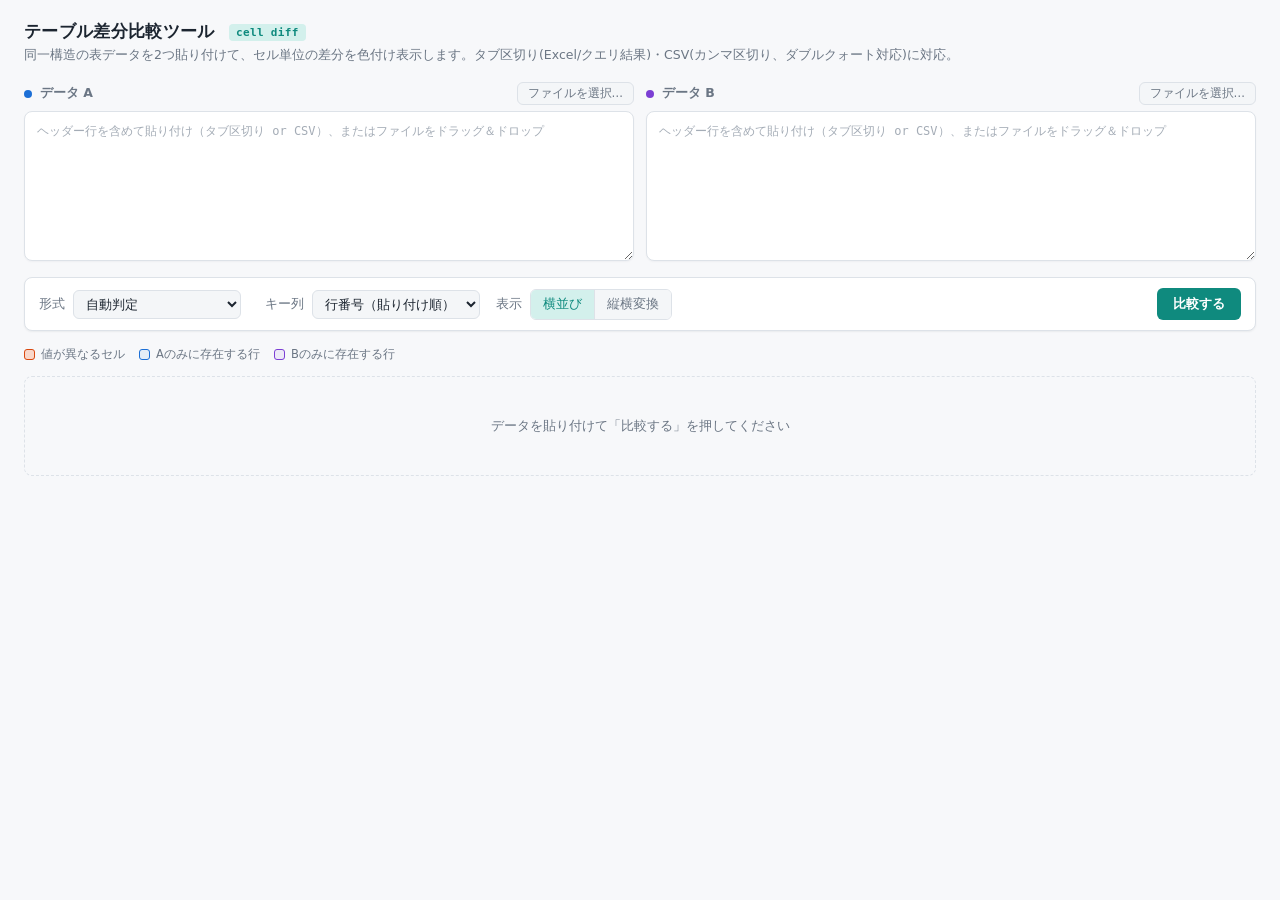
==== table-diff.html @ 741d49a5 "差分比較アプリを追加" ====
<!DOCTYPE html>
<html lang="ja">
<head>
<meta charset="UTF-8">
<meta name="viewport" content="width=device-width, initial-scale=1.0">
<title data-i18n="title">テーブル差分比較ツール</title>
<style>
  :root{
    --bg: #ffffff;
    --panel: #ffffff;
    --panel-2: #f4f6f8;
    --border: #dde2e8;
    --text: #1c2530;
    --text-dim: #6b7684;
    --accent: #0f8a7e;
    --accent-dim: #d3f0ec;
    --diff: #d9480f;
    --diff-bg: rgba(255,138,92,0.14);
    --diff-bg-strong: rgba(255,138,92,0.30);
    --onlyA: #1c6fd6;
    --onlyA-bg: rgba(28,111,214,0.08);
    --onlyB: #7c3fd4;
    --onlyB-bg: rgba(124,63,212,0.08);
    --mono: "JetBrains Mono","Consolas","SFMono-Regular",Menlo,monospace;
    --sans: "Segoe UI",system-ui,-apple-system,"Hiragino Kaku Gothic ProN",Meiryo,sans-serif;
  }
  *{box-sizing:border-box;}
  html,body{margin:0;padding:0;background:#f7f8fa;color:var(--text);font-family:var(--sans);}
  body{padding:20px 24px 60px;}
  .shadowed{box-shadow:0 1px 2px rgba(20,30,40,0.06), 0 1px 0 rgba(20,30,40,0.03);}
  h1{font-size:17px;font-weight:600;letter-spacing:.02em;margin:0 0 4px;color:var(--text);}
  h1 .tag{font-family:var(--mono);font-size:11px;color:var(--accent);background:var(--accent-dim);padding:2px 7px;border-radius:4px;margin-left:8px;vertical-align:middle;}
  p.sub{margin:0 0 18px;color:var(--text-dim);font-size:12.5px;}

  .inputs{display:grid;grid-template-columns:1fr 1fr;gap:12px;margin-bottom:12px;}
  @media (max-width: 860px){ .inputs{grid-template-columns:1fr;} }
  .col label{display:flex;align-items:center;gap:8px;font-size:12.5px;font-weight:600;color:var(--text-dim);margin-bottom:6px;}
  .col label .dot{width:8px;height:8px;border-radius:50%;}
  .colA .dot{background:var(--onlyA);}
  .colB .dot{background:var(--onlyB);}
  .col label .filename{font-weight:400;color:var(--text-dim);font-family:var(--mono);font-size:11px;margin-left:2px;}
  .filebtn{
    margin-left:auto;background:var(--panel-2);color:var(--text-dim);border:1px solid var(--border);
    border-radius:6px;padding:3px 10px;font-size:11.5px;cursor:pointer;font-family:var(--sans);
  }
  .filebtn:hover{border-color:var(--accent);color:var(--accent);}
  .dropzone{position:relative;}
  .dropzone.dragover textarea{border-color:var(--accent);background:var(--accent-dim);}
  textarea{box-shadow:0 1px 2px rgba(20,30,40,0.04);
    width:100%;height:150px;resize:vertical;
    background:var(--panel);color:var(--text);
    border:1px solid var(--border);border-radius:8px;
    font-family:var(--mono);font-size:12px;line-height:1.5;
    padding:10px 12px;outline:none;
  }
  textarea:focus{border-color:var(--accent);}
  textarea::placeholder{color:#a4acb6;}

  .toolbar{box-shadow:0 1px 2px rgba(20,30,40,0.06);
    display:flex;flex-wrap:wrap;align-items:center;gap:16px;
    background:var(--panel);border:1px solid var(--border);border-radius:8px;
    padding:10px 14px;margin-bottom:16px;
  }
  .field{display:flex;align-items:center;gap:8px;font-size:12.5px;color:var(--text-dim);}
  select{
    background:var(--panel-2);color:var(--text);border:1px solid var(--border);
    border-radius:6px;padding:5px 8px;font-size:12.5px;font-family:var(--sans);outline:none;
  }
  .seg{display:flex;border:1px solid var(--border);border-radius:6px;overflow:hidden;}
  .seg button{
    background:var(--panel-2);color:var(--text-dim);border:none;padding:6px 12px;
    font-size:12.5px;cursor:pointer;font-family:var(--sans);
  }
  .seg button.active{background:var(--accent-dim);color:var(--accent);}
  .seg button:not(:last-child){border-right:1px solid var(--border);}

  .btn{
    background:var(--accent);color:#ffffff;border:none;border-radius:6px;
    padding:7px 16px;font-size:13px;font-weight:600;cursor:pointer;
    margin-left:auto;
  }
  .btn:hover{filter:brightness(1.08);}
  .btn:active{filter:brightness(0.95);}

  .formathint{font-family:var(--mono);font-size:11px;color:var(--text-dim);}

  .legend{display:flex;gap:14px;flex-wrap:wrap;font-size:11.5px;color:var(--text-dim);margin-bottom:14px;}
  .legend span{display:inline-flex;align-items:center;gap:6px;}
  .legend i{width:11px;height:11px;border-radius:3px;display:inline-block;}
  .legend i.diff{background:var(--diff-bg-strong);border:1px solid var(--diff);}
  .legend i.onlyA{background:var(--onlyA-bg);border:1px solid var(--onlyA);}
  .legend i.onlyB{background:var(--onlyB-bg);border:1px solid var(--onlyB);}

  .summary{box-shadow:0 1px 2px rgba(20,30,40,0.06);
    display:flex;gap:22px;flex-wrap:wrap;background:var(--panel);
    border:1px solid var(--border);border-radius:8px;padding:10px 16px;margin-bottom:18px;
    font-family:var(--mono);font-size:12px;
  }
  .summary b{color:var(--text);font-size:15px;display:block;font-family:var(--sans);}
  .summary .item{color:var(--text-dim);}
  .summary .diff-num{color:var(--diff);}
  .summary .onlyA-num{color:var(--onlyA);}
  .summary .onlyB-num{color:var(--onlyB);}

  .empty{color:var(--text-dim);font-size:13px;padding:40px 0;text-align:center;border:1px dashed var(--border);border-radius:8px;}

  /* side-by-side view */
  .sbs-wrap{display:flex;gap:14px;align-items:flex-start;}
  .sbs-col{flex:1;min-width:0;background:var(--panel);border:1px solid var(--border);border-radius:8px;overflow:hidden;box-shadow:0 1px 2px rgba(20,30,40,0.06);}
  .sbs-col h3{
    margin:0;padding:8px 12px;font-size:12px;font-weight:700;letter-spacing:.03em;
    background:var(--panel-2);border-bottom:1px solid var(--border);
  }
  .sbs-col.a h3{color:var(--onlyA);} .sbs-col.b h3{color:var(--onlyB);}
  .tbl-scroll{overflow:auto;max-height:70vh;}
  table.data{border-collapse:collapse;width:100%;font-family:var(--mono);font-size:11.5px;white-space:nowrap;}
  table.data th, table.data td{padding:5px 10px;border-bottom:1px solid var(--border);text-align:left;}
  table.data thead th{
    position:sticky;top:0;background:var(--panel-2);color:var(--text-dim);
    font-family:var(--sans);font-size:11px;font-weight:600;z-index:1;
  }
  table.data td.key{color:var(--accent);font-weight:600;}
  table.data td.diffcell{background:var(--diff-bg-strong);color:var(--diff);}
  table.data tr.row-onlyA{background:var(--onlyA-bg);}
  table.data tr.row-onlyB{background:var(--onlyB-bg);}
  table.data tr.row-missing td{color:#a4acb6;font-style:italic;}

  /* transposed view */
  .rec{background:var(--panel);border:1px solid var(--border);border-radius:8px;margin-bottom:10px;overflow:hidden;box-shadow:0 1px 2px rgba(20,30,40,0.06);}
  .rec > summary{
    list-style:none;cursor:pointer;padding:9px 14px;display:flex;align-items:center;gap:10px;
    background:var(--panel-2);font-size:12.5px;
  }
  .rec > summary::-webkit-details-marker{display:none;}
  .rec > summary .chev{color:var(--text-dim);font-size:10px;transition:transform .12s;}
  .rec[open] > summary .chev{transform:rotate(90deg);}
  .rec .keylabel{font-family:var(--mono);color:var(--accent);font-weight:600;}
  .badge{font-size:10.5px;padding:2px 8px;border-radius:999px;font-weight:700;letter-spacing:.02em;}
  .badge.match{background:rgba(79,209,197,0.15);color:var(--accent);}
  .badge.diff{background:var(--diff-bg-strong);color:var(--diff);}
  .badge.onlyA{background:var(--onlyA-bg);color:var(--onlyA);}
  .badge.onlyB{background:var(--onlyB-bg);color:var(--onlyB);}
  .rec .cnt{margin-left:auto;color:var(--text-dim);font-family:var(--mono);font-size:11px;}
  table.trans{border-collapse:collapse;width:100%;font-size:12px;}
  table.trans th, table.trans td{padding:6px 12px;border-bottom:1px solid var(--border);text-align:left;vertical-align:top;}
  table.trans th{width:150px;color:var(--text-dim);font-weight:600;font-size:11.5px;background:var(--panel-2);}
  table.trans td{font-family:var(--mono);font-size:12px;word-break:break-all;}
  table.trans td.va, table.trans td.vb{width:calc(50% - 75px);}
  table.trans tr.diffrow td.va, table.trans tr.diffrow td.vb{background:var(--diff-bg);color:var(--diff);}
  table.trans td.missing{color:#a4acb6;font-style:italic;}
</style>
</head>
<body>

  <h1><span data-i18n="title">テーブル差分比較ツール</span> <span class="tag">cell diff</span></h1>
  <p class="sub" data-i18n="subtitle">同一構造の表データを2つ貼り付けて、セル単位の差分を色付け表示します。タブ区切り(Excel/クエリ結果)・CSV(カンマ区切り、ダブルクォート対応)に対応。</p>

  <div class="inputs">
    <div class="col colA">
      <label>
        <span class="dot"></span>データ A
        <span class="filename" id="filenameA"></span>
        <button type="button" class="filebtn" id="fileBtnA" data-i18n="selectFile">ファイルを選択…</button>
        <input type="file" id="fileInputA" accept=".csv,.tsv,.txt" style="display:none">
      </label>
      <div class="dropzone" id="dropzoneA">
        <textarea id="inputA" data-i18n-placeholder="inputPlaceholder" placeholder="ヘッダー行を含めて貼り付け（タブ区切り or CSV）、またはファイルをドラッグ＆ドロップ"></textarea>
      </div>
    </div>
    <div class="col colB">
      <label>
        <span class="dot"></span>データ B
        <span class="filename" id="filenameB"></span>
        <button type="button" class="filebtn" id="fileBtnB" data-i18n="selectFile">ファイルを選択…</button>
        <input type="file" id="fileInputB" accept=".csv,.tsv,.txt" style="display:none">
      </label>
      <div class="dropzone" id="dropzoneB">
        <textarea id="inputB" data-i18n-placeholder="inputPlaceholder" placeholder="ヘッダー行を含めて貼り付け（タブ区切り or CSV）、またはファイルをドラッグ＆ドロップ"></textarea>
      </div>
    </div>
  </div>

  <div class="toolbar">
    <div class="field">
      <span data-i18n="format">形式</span>
      <select id="formatSelect">
        <option value="auto" data-i18n="formatAuto">自動判定</option>
        <option value="tsv" data-i18n="formatTsv">タブ区切り</option>
        <option value="csv" data-i18n="formatCsv">CSV（カンマ区切り）</option>
      </select>
      <span class="formathint" id="formatHint"></span>
    </div>
    <div class="field">
      <span data-i18n="keyColumn">キー列</span>
      <select id="keySelect"><option value="" data-i18n="rowOrder">行番号（貼り付け順）</option></select>
    </div>
    <div class="field">
      <span data-i18n="view">表示</span>
      <div class="seg" id="viewSeg">
        <button data-view="sbs" class="active" data-i18n="sideBySide">横並び</button>
        <button data-view="trans" data-i18n="transposed">縦横変換</button>
      </div>
    </div>
    <button class="btn" id="compareBtn" data-i18n="compare">比較する</button>
  </div>

  <div class="legend">
    <span><i class="diff"></i><span data-i18n="legendDiff">値が異なるセル</span></span>
    <span><i class="onlyA"></i><span data-i18n="legendOnlyA">Aのみに存在する行</span></span>
    <span><i class="onlyB"></i><span data-i18n="legendOnlyB">Bのみに存在する行</span></span>
  </div>

  <div id="summary"></div>
  <div id="result"><div class="empty" data-i18n="empty">データを貼り付けて「比較する」を押してください</div></div>

<script>

const TABLE_DIFF_I18N = {
  ja: {
    title: "テーブル差分比較ツール",
    subtitle: "同一構造の表データを2つ貼り付けて、セル単位の差分を色付け表示します。タブ区切り(Excel/クエリ結果)・CSV(カンマ区切り、ダブルクォート対応)に対応。",
    dataA: "データ A",
    dataB: "データ B",
    selectFile: "ファイルを選択…",
    inputPlaceholder: "ヘッダー行を含めて貼り付け（タブ区切り or CSV）、またはファイルをドラッグ＆ドロップ",
    format: "形式",
    formatAuto: "自動判定",
    formatTsv: "タブ区切り",
    formatCsv: "CSV（カンマ区切り）",
    keyColumn: "キー列",
    rowOrder: "行番号（貼り付け順）",
    view: "表示",
    sideBySide: "横並び",
    transposed: "縦横変換",
    compare: "比較する",
    legendDiff: "値が異なるセル",
    legendOnlyA: "Aのみに存在する行",
    legendOnlyB: "Bのみに存在する行",
    empty: "データを貼り付けて「比較する」を押してください",
    fileTooLarge: "ファイルサイズが大きすぎます（20MB以下にしてください）: ",
    fileReadError: "ファイルの読み込みに失敗しました: ",
    parseTsv: "タブ区切りとして解析",
    parseCsv: "CSVとして解析",
    parsePlain: "空白区切りとして解析",
    bothDataRequired: "A・B両方にデータを貼り付けてください",
    compareRows: "比較行数",
    allMatch: "完全一致",
    diffRows: "差分あり行",
    diffCells: "差分セル数",
    onlyA: "Aのみ",
    onlyB: "Bのみ",
    match: "一致",
    diff: "差分あり",
    statusOnlyA: "Aのみ",
    statusOnlyB: "Bのみ",
    missing: "（存在しません）",
    cellDiffCount: "{n} 件のセル差分"
  },
  en: {
    title: "Table Diff Tool",
    subtitle: "Paste two tables with the same structure to highlight cell-level differences. Supports tab-separated data (Excel/query results) and CSV with quoted fields.",
    dataA: "Data A",
    dataB: "Data B",
    selectFile: "Select File…",
    inputPlaceholder: "Paste including the header row (tab-separated or CSV), or drag & drop a file",
    format: "Format",
    formatAuto: "Auto detect",
    formatTsv: "Tab-separated",
    formatCsv: "CSV (comma-separated)",
    keyColumn: "Key column",
    rowOrder: "Row number (paste order)",
    view: "View",
    sideBySide: "Side by side",
    transposed: "Transposed",
    compare: "Compare",
    legendDiff: "Cells with different values",
    legendOnlyA: "Rows only in A",
    legendOnlyB: "Rows only in B",
    empty: "Paste data and click “Compare”.",
    fileTooLarge: "File is too large (20 MB or less): ",
    fileReadError: "Failed to read file: ",
    parseTsv: "Parsed as tab-separated",
    parseCsv: "Parsed as CSV",
    parsePlain: "Parsed as whitespace-separated",
    bothDataRequired: "Please paste data into both A and B.",
    compareRows: "Rows compared",
    allMatch: "Exact matches",
    diffRows: "Rows with differences",
    diffCells: "Different cells",
    onlyA: "A only",
    onlyB: "B only",
    match: "Match",
    diff: "Different",
    statusOnlyA: "A only",
    statusOnlyB: "B only",
    missing: "(Not present)",
    cellDiffCount: "{n} cell difference(s)"
  }
};

let tableDiffLang = new URLSearchParams(location.search).get("lang") === "en" ? "en" : "ja";
const t = key => TABLE_DIFF_I18N[tableDiffLang][key] ?? key;

function applyTableDiffLanguage() {
  document.documentElement.lang = tableDiffLang;
  const d = TABLE_DIFF_I18N[tableDiffLang];

  document.querySelectorAll("[data-i18n]").forEach(el => {
    const key = el.dataset.i18n;
    if (d[key] !== undefined) el.textContent = d[key];
  });

  document.querySelectorAll("[data-i18n-placeholder]").forEach(el => {
    const key = el.dataset.i18nPlaceholder;
    if (d[key] !== undefined) el.placeholder = d[key];
  });

  if (state.compare) {
    renderSummary({
      diffCells: state.compare.records.reduce((n, r) => n + r.diffFlags.filter(Boolean).length, 0),
      onlyACount: state.compare.records.filter(r => r.status === "onlyA").length,
      onlyBCount: state.compare.records.filter(r => r.status === "onlyB").length,
      matchRows: state.compare.records.filter(r => r.status === "match").length,
      diffRows: state.compare.records.filter(r => r.status === "diff").length,
      total: state.compare.records.length
    });
    render();
  }
}

window.addEventListener("message", event => {
  if (!event.data || event.data.type !== "capturememo-language") return;
  if (event.data.lang !== "ja" && event.data.lang !== "en") return;
  tableDiffLang = event.data.lang;
  applyTableDiffLanguage();
});


(function(){
  const $ = id => document.getElementById(id);
  const inputA = $('inputA'), inputB = $('inputB');
  const keySelect = $('keySelect');
  const formatSelect = $('formatSelect');
  const formatHint = $('formatHint');
  const viewSeg = $('viewSeg');
  const summaryEl = $('summary');
  const resultEl = $('result');

  let state = { a:null, b:null, headers:[], compare:null, view:'sbs' };

  // ---- ファイル読み込み（選択 / ドラッグ&ドロップ） ----
  const MAX_FILE_SIZE = 20 * 1024 * 1024; // 20MB

  function extToFormat(name){
    const ext = (name.split('.').pop() || '').toLowerCase();
    if(ext === 'csv') return 'csv';
    if(ext === 'tsv') return 'tsv';
    return null;
  }

  function loadFileInto(file, textarea, filenameEl){
    if(!file) return;
    if(file.size > MAX_FILE_SIZE){
      alert(t('fileTooLarge') + file.name);
      return;
    }
    const reader = new FileReader();
    reader.onload = () => {
      textarea.value = reader.result;
      filenameEl.textContent = file.name;
      const fmt = extToFormat(file.name);
      if(fmt) formatSelect.value = fmt;
      state.headersSig = null;
    };
    reader.onerror = () => {
      alert(t('fileReadError') + file.name);
    };
    reader.readAsText(file, 'UTF-8');
  }

  function setupFileInput(btnId, inputId, dropId, textarea, filenameEl){
    const btn = $(btnId), fileInput = $(inputId), dropzone = $(dropId);
    btn.addEventListener('click', () => fileInput.click());
    fileInput.addEventListener('change', () => {
      if(fileInput.files && fileInput.files[0]) loadFileInto(fileInput.files[0], textarea, filenameEl);
      fileInput.value = '';
    });
    ['dragenter','dragover'].forEach(evt=>{
      dropzone.addEventListener(evt, e=>{ e.preventDefault(); e.stopPropagation(); dropzone.classList.add('dragover'); });
    });
    ['dragleave','drop'].forEach(evt=>{
      dropzone.addEventListener(evt, e=>{ e.preventDefault(); e.stopPropagation(); dropzone.classList.remove('dragover'); });
    });
    dropzone.addEventListener('drop', e=>{
      const file = e.dataTransfer.files && e.dataTransfer.files[0];
      if(file) loadFileInto(file, textarea, filenameEl);
    });
  }

  // ---- 区切り文字の自動判定 ----
  function detectDelimiter(text){
    const firstLine = text.split('\n')[0] || '';
    if(firstLine.includes('\t')) return 'tsv';
    if(firstLine.includes(',')) return 'csv';
    return 'plain';
  }

  // ---- CSV/TSV パーサー（ダブルクォート囲み・""エスケープ・引用内の改行に対応） ----
  function parseDelimited(text, delimiter){
    const rows = [];
    let row = [];
    let field = '';
    let inQuotes = false;
    let i = 0;
    const len = text.length;
    while(i < len){
      const c = text[i];
      if(inQuotes){
        if(c === '"'){
          if(text[i+1] === '"'){ field += '"'; i += 2; continue; }
          inQuotes = false; i++; continue;
        }
        field += c; i++; continue;
      } else {
        if(c === '"' && field === ''){ inQuotes = true; i++; continue; }
        if(c === delimiter){ row.push(field); field=''; i++; continue; }
        if(c === '\n'){ row.push(field); rows.push(row); row=[]; field=''; i++; continue; }
        if(c === '\r'){ i++; continue; }
        field += c; i++; continue;
      }
    }
    if(field.length > 0 || row.length > 0){ row.push(field); rows.push(row); }
    return rows.map(r => r.map(s => s.trim()));
  }

  function parsePlain(text){
    return text.split('\n')
      .filter(l => l.trim().length>0)
      .map(l => l.split(/\s{2,}/).map(s=>s.trim()));
  }

  function parseTable(text){
    const normalized = text.replace(/\r\n/g,'\n');
    if(normalized.trim().length === 0) return {headers:[], rows:[], detected:null};

    const mode = formatSelect.value === 'auto' ? detectDelimiter(normalized) : formatSelect.value;

    let rows;
    if(mode === 'tsv') rows = parseDelimited(normalized, '\t');
    else if(mode === 'csv') rows = parseDelimited(normalized, ',');
    else rows = parsePlain(normalized);

    rows = rows.filter(r => r.some(c => c.trim().length>0));
    if(rows.length === 0) return {headers:[], rows:[], detected:mode};

    const rawHeaders = rows[0].map(s=>s.trim());
    const dataRows = rows.slice(1).map(cells=>{
      while(cells.length < rawHeaders.length) cells.push('');
      return cells;
    });
    return {headers: rawHeaders, rows: dataRows, detected: mode};
  }

  function labelFor(mode){
    if(mode==='tsv') return t('parseTsv');
    if(mode==='csv') return t('parseCsv');
    if(mode==='plain') return t('parsePlain');
    return '';
  }

  function unionHeaders(hA, hB){
    const combined = [...hA];
    hB.forEach(h=>{ if(!combined.includes(h)) combined.push(h); });
    return combined;
  }

  function buildKeyOptions(headers){
    const prevValue = keySelect.value;
    keySelect.innerHTML = '<option value="" data-i18n="rowOrder">行番号（貼り付け順）</option>';
    headers.forEach(h=>{
      const opt = document.createElement('option');
      opt.value = h; opt.textContent = h;
      keySelect.appendChild(opt);
    });
    if(state.userSetKey){
      // ユーザーが一度でも手動で選んだ値は常に維持する（値が消えた場合のみ行番号に戻す）
      keySelect.value = headers.includes(prevValue) ? prevValue : '';
    } else {
      const idCol = headers.find(h => h.toLowerCase() === 'id');
      if(idCol) keySelect.value = idCol;
    }
  }

  function runCompare(){
    const a = parseTable(inputA.value);
    const b = parseTable(inputB.value);
    if(a.headers.length===0 || b.headers.length===0){
      resultEl.innerHTML = '<div class="empty">' + esc(t('bothDataRequired')) + '</div>';
      summaryEl.innerHTML = '';
      formatHint.textContent = '';
      return;
    }
    const hints = [a.detected, b.detected].filter(Boolean);
    formatHint.textContent = hints.length ? `(${labelFor(hints[0])})` : '';

    const headers = unionHeaders(a.headers, b.headers);
    const sig = headers.join('|');
    if(state.headersSig !== sig){
      buildKeyOptions(headers);
      state.headersSig = sig;
    }
    state.a = a; state.b = b; state.headers = headers;
    compareNow();
  }

  function compareNow(){
    const {a,b,headers} = state;
    if(!a) return;
    const idxA = headers.map(h => a.headers.indexOf(h));
    const idxB = headers.map(h => b.headers.indexOf(h));
    const keyField = keySelect.value;
    const keyIdx = keyField ? headers.indexOf(keyField) : -1;

    function keyOf(row, idxArr, rowNum){
      if(keyIdx === -1) return '__row'+rowNum;
      const srcIdx = idxArr[keyIdx];
      return srcIdx === -1 ? '__row'+rowNum : row[srcIdx];
    }

    const mapA = new Map(), orderA = [];
    a.rows.forEach((row,i)=>{ const k = keyOf(row, idxA, i); if(!mapA.has(k)){ mapA.set(k,row); orderA.push(k);} });
    const mapB = new Map(), orderB = [];
    b.rows.forEach((row,i)=>{ const k = keyOf(row, idxB, i); if(!mapB.has(k)){ mapB.set(k,row); orderB.push(k);} });

    const seen = new Set();
    const keys = [];
    orderA.forEach(k=>{ if(!seen.has(k)){ keys.push(k); seen.add(k);} });
    orderB.forEach(k=>{ if(!seen.has(k)){ keys.push(k); seen.add(k);} });

    let diffCells=0, onlyACount=0, onlyBCount=0, matchRows=0, diffRows=0;
    const records = keys.map(k=>{
      const rowA = mapA.get(k), rowB = mapB.get(k);
      let status, diffFlags = headers.map(()=>false);
      if(rowA && rowB){
        let rowHasDiff=false;
        headers.forEach((h,ci)=>{
          const va = idxA[ci]===-1 ? undefined : (rowA[idxA[ci]] ?? '');
          const vb = idxB[ci]===-1 ? undefined : (rowB[idxB[ci]] ?? '');
          if(va !== vb){ diffFlags[ci]=true; diffCells++; rowHasDiff=true; }
        });
        status = rowHasDiff ? 'diff' : 'match';
        rowHasDiff ? diffRows++ : matchRows++;
      } else if(rowA){ status='onlyA'; onlyACount++; }
      else { status='onlyB'; onlyBCount++; }
      return { key:k, rowA, rowB, status, diffFlags };
    });

    state.compare = { headers, idxA, idxB, records, keyIdx, keyField };
    renderSummary({diffCells, onlyACount, onlyBCount, matchRows, diffRows, total:keys.length});
    render();
  }

  function renderSummary(s){
    summaryEl.innerHTML = `
      <div class="summary">
        <div class="item"><b>${s.total}</b>${t("compareRows")}</div>
        <div class="item"><b>${s.matchRows}</b>${t("allMatch")}</div>
        <div class="item"><b class="diff-num">${s.diffRows}</b>${t("diffRows")}</div>
        <div class="item"><b class="diff-num">${s.diffCells}</b>${t("diffCells")}</div>
        <div class="item"><b class="onlyA-num">${s.onlyACount}</b>${t("onlyA")}</div>
        <div class="item"><b class="onlyB-num">${s.onlyBCount}</b>${t("onlyB")}</div>
      </div>`;
  }

  function esc(s){
    return String(s ?? '').replace(/[&<>"']/g, c => ({'&':'&amp;','<':'&lt;','>':'&gt;','"':'&quot;',"'":'&#39;'}[c]));
  }

  function render(){
    if(!state.compare) return;
    resultEl.innerHTML = state.view === 'sbs' ? renderSideBySide() : renderTransposed();
  }

  function renderSideBySide(){
    const {headers, records} = state.compare;
    const theadHtml = `<tr>${headers.map(h=>`<th>${esc(h)}</th>`).join('')}</tr>`;

    function buildRows(which){
      return records.map(r=>{
        const row = which==='a' ? r.rowA : r.rowB;
        const idxArr = which==='a' ? state.compare.idxA : state.compare.idxB;
        const missing = (which==='a' && r.status==='onlyB') || (which==='b' && r.status==='onlyA');
        let rowClass = '';
        if(r.status==='onlyA') rowClass = which==='a' ? 'row-onlyA' : 'row-missing';
        if(r.status==='onlyB') rowClass = which==='b' ? 'row-onlyB' : 'row-missing';
        if(missing){
          return `<tr class="${rowClass}">${headers.map((h,ci)=> ci===state.compare.keyIdx ? `<td class="key">—</td>` : `<td>—</td>`).join('')}</tr>`;
        }
        return `<tr class="${rowClass}">${headers.map((h,ci)=>{
          const srcIdx = idxArr[ci];
          const val = srcIdx===-1 ? '' : (row[srcIdx] ?? '');
          const isDiff = r.status==='diff' && r.diffFlags[ci];
          const cls = [ci===state.compare.keyIdx ? 'key':'', isDiff ? 'diffcell':''].filter(Boolean).join(' ');
          return `<td class="${cls}">${esc(val)}</td>`;
        }).join('')}</tr>`;
      }).join('');
    }

    return `
      <div class="sbs-wrap">
        <div class="sbs-col a">
          <h3>${t("dataA")}</h3>
          <div class="tbl-scroll"><table class="data"><thead>${theadHtml}</thead><tbody>${buildRows('a')}</tbody></table></div>
        </div>
        <div class="sbs-col b">
          <h3>${t("dataB")}</h3>
          <div class="tbl-scroll"><table class="data"><thead>${theadHtml}</thead><tbody>${buildRows('b')}</tbody></table></div>
        </div>
      </div>`;
  }

  function renderTransposed(){
    const {headers, records, idxA, idxB, keyField} = state.compare;
    const badgeMap = { match:[t('match'),'match'], diff:[t('diff'),'diff'], onlyA:[t('statusOnlyA'),'onlyA'], onlyB:[t('statusOnlyB'),'onlyB'] };

    return records.map((r,ri)=>{
      const [label, cls] = badgeMap[r.status];
      const keyDisplay = keyField ? `${esc(keyField)} = ${esc(r.key)}` : `#${ri+1}`;
      const diffCount = r.diffFlags.filter(Boolean).length;
      const rows = headers.map((h,ci)=>{
        const va = r.rowA ? (idxA[ci]===-1 ? undefined : (r.rowA[idxA[ci]] ?? '')) : undefined;
        const vb = r.rowB ? (idxB[ci]===-1 ? undefined : (r.rowB[idxB[ci]] ?? '')) : undefined;
        const rowIsDiff = r.status==='diff' && r.diffFlags[ci];
        const vaHtml = va===undefined ? '<span class="missing">' + esc(t('missing')) + '</span>' : esc(va);
        const vbHtml = vb===undefined ? '<span class="missing">' + esc(t('missing')) + '</span>' : esc(vb);
        return `<tr class="${rowIsDiff?'diffrow':''}"><th>${esc(h)}</th><td class="va">${vaHtml}</td><td class="vb">${vbHtml}</td></tr>`;
      }).join('');
      const openAttr = (r.status !== 'match') ? 'open' : '';
      return `
        <details class="rec" ${openAttr}>
          <summary>
            <span class="chev">▶</span>
            <span class="keylabel">${keyDisplay}</span>
            <span class="badge ${cls}">${label}</span>
            <span class="cnt">${r.status==='diff' ? t('cellDiffCount').replace('{n}', diffCount) : ''}</span>
          </summary>
          <table class="trans">
            <tr><th></th><th style="font-family:var(--sans);width:calc(50% - 75px);color:var(--onlyA)">${t("dataA")}</th><th style="font-family:var(--sans);width:calc(50% - 75px);color:var(--onlyB)">${t("dataB")}</th></tr>
            ${rows}
          </table>
        </details>`;
    }).join('');
  }

  viewSeg.addEventListener('click', e=>{
    const btn = e.target.closest('button');
    if(!btn) return;
    [...viewSeg.children].forEach(b=>b.classList.remove('active'));
    btn.classList.add('active');
    state.view = btn.dataset.view;
    render();
  });

  keySelect.addEventListener('change', ()=>{ state.userSetKey = true; if(state.a) compareNow(); });
  formatSelect.addEventListener('change', ()=>{ state.headersSig = null; });
  $('compareBtn').addEventListener('click', runCompare);

  const filenameA = $('filenameA'), filenameB = $('filenameB');
  setupFileInput('fileBtnA', 'fileInputA', 'dropzoneA', inputA, filenameA);
  setupFileInput('fileBtnB', 'fileInputB', 'dropzoneB', inputB, filenameB);
  inputA.addEventListener('input', ()=>{ filenameA.textContent=''; });
  inputB.addEventListener('input', ()=>{ filenameB.textContent=''; });
  applyTableDiffLanguage();
})();
</script>
</body>
</html>
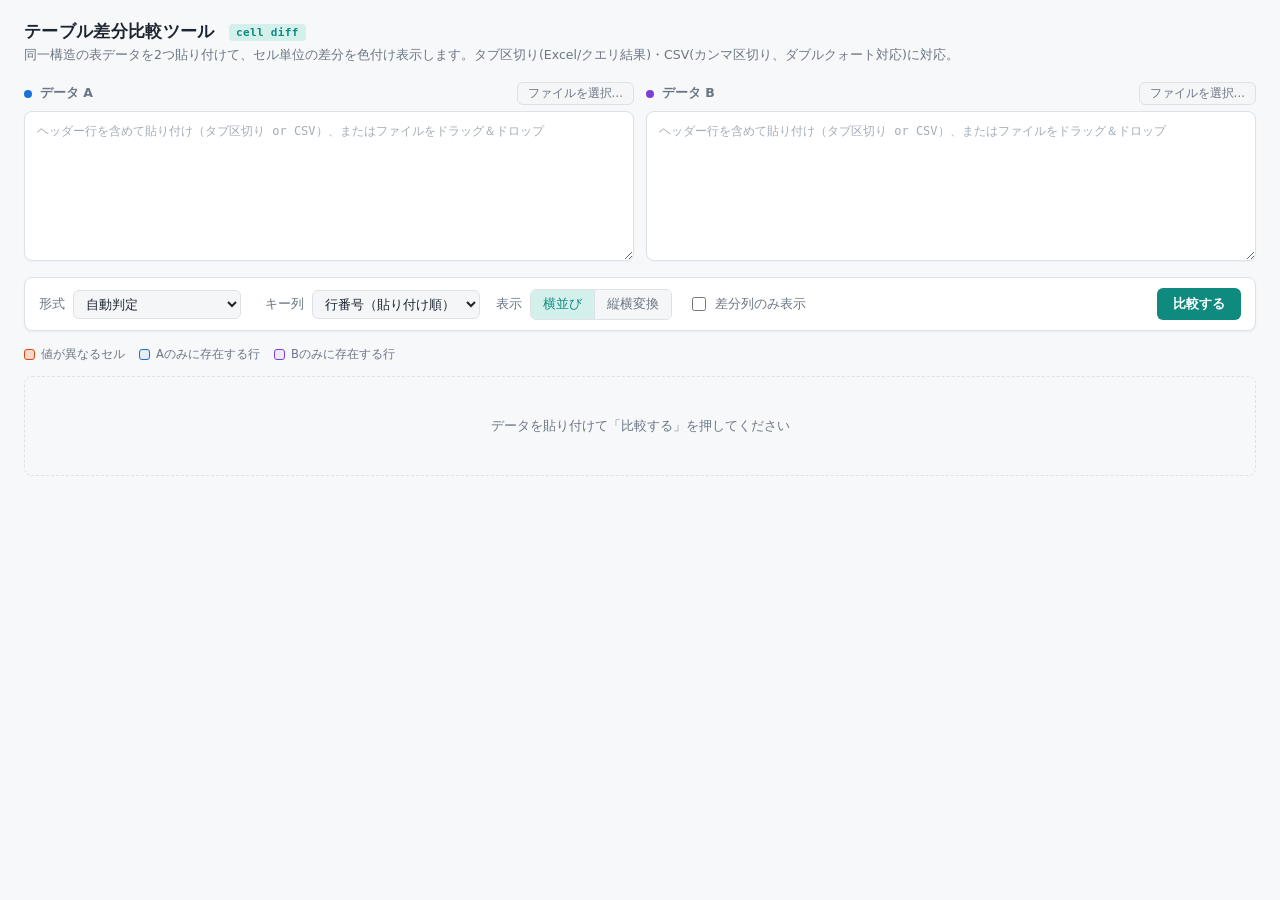
==== commit a92cc0b3: "列のみ表示する機能を追加" ====
--- a/table-diff.html
+++ b/table-diff.html
@@ -74,6 +74,9 @@
   .seg button.active{background:var(--accent-dim);color:var(--accent);}
   .seg button:not(:last-child){border-right:1px solid var(--border);}
 
+  .toggle-field label{display:flex;align-items:center;gap:6px;cursor:pointer;user-select:none;}
+  .toggle-field input[type="checkbox"]{width:14px;height:14px;accent-color:var(--accent);cursor:pointer;}
+
   .btn{
     background:var(--accent);color:#ffffff;border:none;border-radius:6px;
     padding:7px 16px;font-size:13px;font-weight:600;cursor:pointer;
@@ -201,6 +204,12 @@
         <button data-view="trans" data-i18n="transposed">縦横変換</button>
       </div>
     </div>
+    <div class="field toggle-field">
+      <label id="diffOnlyLabel">
+        <input type="checkbox" id="diffOnlyToggle">
+        <span data-i18n="diffOnly">差分列のみ表示</span>
+      </label>
+    </div>
     <button class="btn" id="compareBtn" data-i18n="compare">比較する</button>
   </div>
 
@@ -232,6 +241,7 @@
     view: "表示",
     sideBySide: "横並び",
     transposed: "縦横変換",
+    diffOnly: "差分列のみ表示",
     compare: "比較する",
     legendDiff: "値が異なるセル",
     legendOnlyA: "Aのみに存在する行",
@@ -254,7 +264,8 @@
     statusOnlyA: "Aのみ",
     statusOnlyB: "Bのみ",
     missing: "（存在しません）",
-    cellDiffCount: "{n} 件のセル差分"
+    cellDiffCount: "{n} 件のセル差分",
+    noDiffCols: "差分のある列はありません"
   },
   en: {
     title: "Table Diff Tool",
@@ -272,6 +283,7 @@
     view: "View",
     sideBySide: "Side by side",
     transposed: "Transposed",
+    diffOnly: "Diff columns only",
     compare: "Compare",
     legendDiff: "Cells with different values",
     legendOnlyA: "Rows only in A",
@@ -294,7 +306,8 @@
     statusOnlyA: "A only",
     statusOnlyB: "B only",
     missing: "(Not present)",
-    cellDiffCount: "{n} cell difference(s)"
+    cellDiffCount: "{n} cell difference(s)",
+    noDiffCols: "No differing columns"
   }
 };
 
@@ -329,7 +342,7 @@
 }
 
 window.addEventListener("message", event => {
-  if (!event.data || event.data.type !== "capturememo-language") return;
+  if (!event.data || event.data.type !== "app-language") return;
   if (event.data.lang !== "ja" && event.data.lang !== "en") return;
   tableDiffLang = event.data.lang;
   applyTableDiffLanguage();
@@ -343,10 +356,11 @@
   const formatSelect = $('formatSelect');
   const formatHint = $('formatHint');
   const viewSeg = $('viewSeg');
+  const diffOnlyToggle = $('diffOnlyToggle');
   const summaryEl = $('summary');
   const resultEl = $('result');
 
-  let state = { a:null, b:null, headers:[], compare:null, view:'sbs' };
+  let state = { a:null, b:null, headers:[], compare:null, view:'sbs', diffOnly:false };
 
   // ---- ファイル読み込み（選択 / ドラッグ&ドロップ） ----
   const MAX_FILE_SIZE = 20 * 1024 * 1024; // 20MB
@@ -538,6 +552,7 @@
     orderB.forEach(k=>{ if(!seen.has(k)){ keys.push(k); seen.add(k);} });
 
     let diffCells=0, onlyACount=0, onlyBCount=0, matchRows=0, diffRows=0;
+    const diffColSet = new Set();
     const records = keys.map(k=>{
       const rowA = mapA.get(k), rowB = mapB.get(k);
       let status, diffFlags = headers.map(()=>false);
@@ -546,7 +561,7 @@
         headers.forEach((h,ci)=>{
           const va = idxA[ci]===-1 ? undefined : (rowA[idxA[ci]] ?? '');
           const vb = idxB[ci]===-1 ? undefined : (rowB[idxB[ci]] ?? '');
-          if(va !== vb){ diffFlags[ci]=true; diffCells++; rowHasDiff=true; }
+          if(va !== vb){ diffFlags[ci]=true; diffCells++; rowHasDiff=true; diffColSet.add(ci); }
         });
         status = rowHasDiff ? 'diff' : 'match';
         rowHasDiff ? diffRows++ : matchRows++;
@@ -555,7 +570,7 @@
       return { key:k, rowA, rowB, status, diffFlags };
     });
 
-    state.compare = { headers, idxA, idxB, records, keyIdx, keyField };
+    state.compare = { headers, idxA, idxB, records, keyIdx, keyField, diffColSet };
     renderSummary({diffCells, onlyACount, onlyBCount, matchRows, diffRows, total:keys.length});
     render();
   }
@@ -576,14 +591,29 @@
     return String(s ?? '').replace(/[&<>"']/g, c => ({'&':'&amp;','<':'&lt;','>':'&gt;','"':'&quot;',"'":'&#39;'}[c]));
   }
 
+  function getVisibleColumnIndices(){
+    const {headers, keyIdx, diffColSet} = state.compare;
+    if(!state.diffOnly) return headers.map((h,ci)=>ci);
+    return headers.map((h,ci)=>ci).filter(ci => ci===keyIdx || diffColSet.has(ci));
+  }
+
   function render(){
     if(!state.compare) return;
-    resultEl.innerHTML = state.view === 'sbs' ? renderSideBySide() : renderTransposed();
-  }
-
-  function renderSideBySide(){
-    const {headers, records} = state.compare;
-    const theadHtml = `<tr>${headers.map(h=>`<th>${esc(h)}</th>`).join('')}</tr>`;
+    if(state.view === 'sbs'){
+      const colIndices = getVisibleColumnIndices();
+      if(state.diffOnly && colIndices.length === 0){
+        resultEl.innerHTML = '<div class="empty">' + esc(t('noDiffCols')) + '</div>';
+        return;
+      }
+      resultEl.innerHTML = renderSideBySide(state.compare.records, colIndices);
+    } else {
+      resultEl.innerHTML = renderTransposed(state.compare.records);
+    }
+  }
+
+  function renderSideBySide(records, colIndices){
+    const {headers} = state.compare;
+    const theadHtml = `<tr>${colIndices.map(ci=>`<th>${esc(headers[ci])}</th>`).join('')}</tr>`;
 
     function buildRows(which){
       return records.map(r=>{
@@ -594,9 +624,9 @@
         if(r.status==='onlyA') rowClass = which==='a' ? 'row-onlyA' : 'row-missing';
         if(r.status==='onlyB') rowClass = which==='b' ? 'row-onlyB' : 'row-missing';
         if(missing){
-          return `<tr class="${rowClass}">${headers.map((h,ci)=> ci===state.compare.keyIdx ? `<td class="key">—</td>` : `<td>—</td>`).join('')}</tr>`;
+          return `<tr class="${rowClass}">${colIndices.map(ci=> ci===state.compare.keyIdx ? `<td class="key">—</td>` : `<td>—</td>`).join('')}</tr>`;
         }
-        return `<tr class="${rowClass}">${headers.map((h,ci)=>{
+        return `<tr class="${rowClass}">${colIndices.map(ci=>{
           const srcIdx = idxArr[ci];
           const val = srcIdx===-1 ? '' : (row[srcIdx] ?? '');
           const isDiff = r.status==='diff' && r.diffFlags[ci];
@@ -619,15 +649,20 @@
       </div>`;
   }
 
-  function renderTransposed(){
-    const {headers, records, idxA, idxB, keyField} = state.compare;
+  function renderTransposed(records){
+    const {headers, idxA, idxB, keyField} = state.compare;
     const badgeMap = { match:[t('match'),'match'], diff:[t('diff'),'diff'], onlyA:[t('statusOnlyA'),'onlyA'], onlyB:[t('statusOnlyB'),'onlyB'] };
+    const colFilterOn = state.diffOnly;
 
     return records.map((r,ri)=>{
       const [label, cls] = badgeMap[r.status];
       const keyDisplay = keyField ? `${esc(keyField)} = ${esc(r.key)}` : `#${ri+1}`;
       const diffCount = r.diffFlags.filter(Boolean).length;
-      const rows = headers.map((h,ci)=>{
+      // 差分列のみ表示: A・Bどちらも存在するレコード(diff/match)では、そのレコード内で値が異なる列だけに絞り込む
+      const canFilterCols = colFilterOn && (r.status === 'diff' || r.status === 'match');
+      const colIndices = headers.map((h,ci)=>ci).filter(ci => !canFilterCols || r.diffFlags[ci]);
+      const rows = colIndices.map(ci=>{
+        const h = headers[ci];
         const va = r.rowA ? (idxA[ci]===-1 ? undefined : (r.rowA[idxA[ci]] ?? '')) : undefined;
         const vb = r.rowB ? (idxB[ci]===-1 ? undefined : (r.rowB[idxB[ci]] ?? '')) : undefined;
         const rowIsDiff = r.status==='diff' && r.diffFlags[ci];
@@ -636,6 +671,9 @@
         return `<tr class="${rowIsDiff?'diffrow':''}"><th>${esc(h)}</th><td class="va">${vaHtml}</td><td class="vb">${vbHtml}</td></tr>`;
       }).join('');
       const openAttr = (r.status !== 'match') ? 'open' : '';
+      const bodyHtml = colIndices.length === 0
+        ? `<tr><td colspan="3" style="font-family:var(--sans);color:var(--text-dim);text-align:center;padding:12px;">${esc(t('noDiffCols'))}</td></tr>`
+        : rows;
       return `
         <details class="rec" ${openAttr}>
           <summary>
@@ -646,7 +684,7 @@
           </summary>
           <table class="trans">
             <tr><th></th><th style="font-family:var(--sans);width:calc(50% - 75px);color:var(--onlyA)">${t("dataA")}</th><th style="font-family:var(--sans);width:calc(50% - 75px);color:var(--onlyB)">${t("dataB")}</th></tr>
-            ${rows}
+            ${bodyHtml}
           </table>
         </details>`;
     }).join('');
@@ -658,6 +696,11 @@
     [...viewSeg.children].forEach(b=>b.classList.remove('active'));
     btn.classList.add('active');
     state.view = btn.dataset.view;
+    render();
+  });
+
+  diffOnlyToggle.addEventListener('change', e=>{
+    state.diffOnly = e.target.checked;
     render();
   });
 
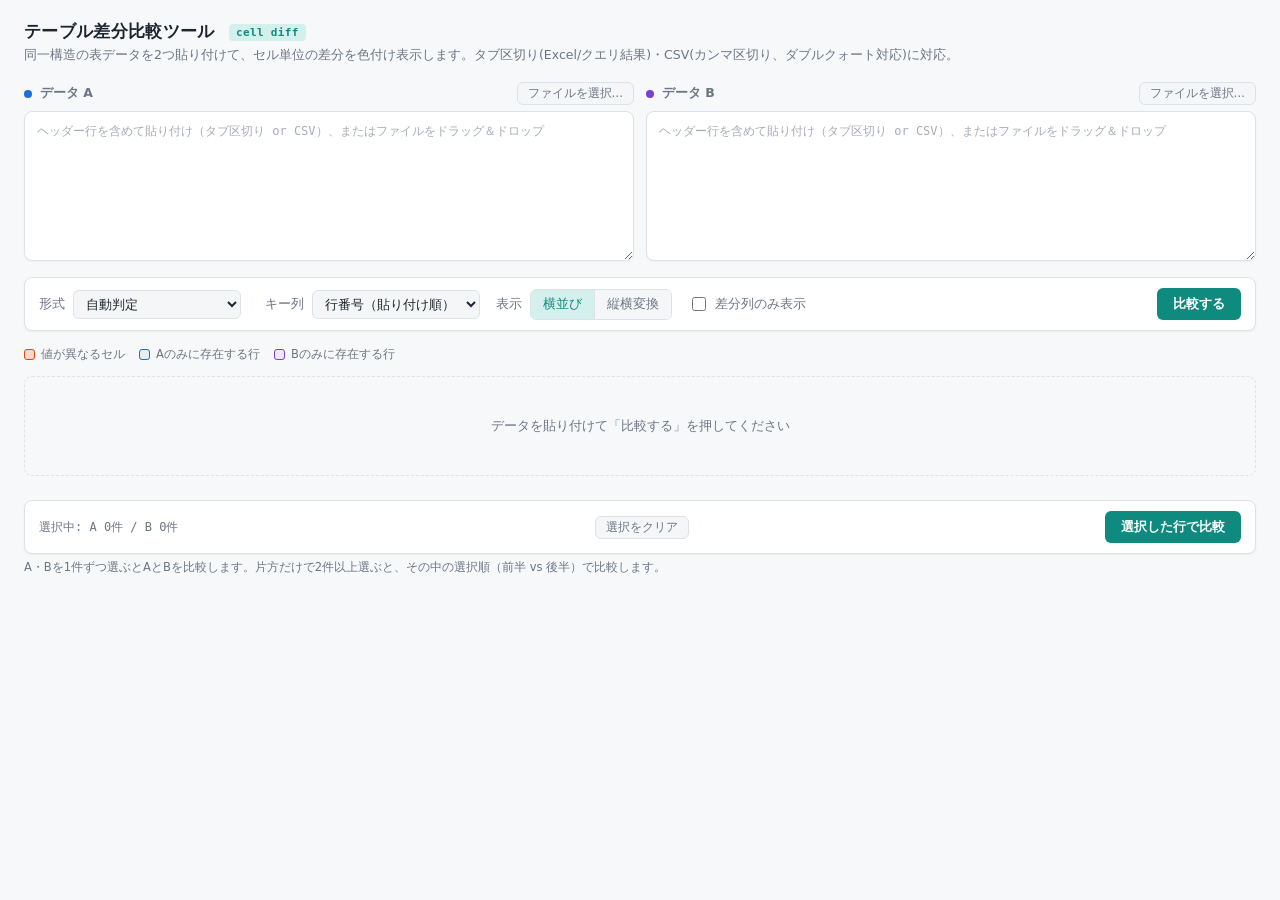
==== commit 2d3a3d11: "比較ツールを修正" ====
--- a/table-diff.html
+++ b/table-diff.html
@@ -127,11 +127,13 @@
   table.data tr.row-onlyA{background:var(--onlyA-bg);}
   table.data tr.row-onlyB{background:var(--onlyB-bg);}
   table.data tr.row-missing td{color:#a4acb6;font-style:italic;}
+  table.data th.selcell, table.data td.selcell{width:26px;padding:5px 4px;text-align:center;white-space:nowrap;}
+  input.rowchk{width:14px;height:14px;accent-color:var(--accent);cursor:pointer;vertical-align:middle;}
 
   /* transposed view */
   .rec{background:var(--panel);border:1px solid var(--border);border-radius:8px;margin-bottom:10px;overflow:hidden;box-shadow:0 1px 2px rgba(20,30,40,0.06);}
   .rec > summary{
-    list-style:none;cursor:pointer;padding:9px 14px;display:flex;align-items:center;gap:10px;
+    list-style:none;cursor:pointer;padding:9px 14px;display:flex;flex-wrap:wrap;align-items:center;gap:10px;
     background:var(--panel-2);font-size:12.5px;
   }
   .rec > summary::-webkit-details-marker{display:none;}
@@ -144,6 +146,9 @@
   .badge.onlyA{background:var(--onlyA-bg);color:var(--onlyA);}
   .badge.onlyB{background:var(--onlyB-bg);color:var(--onlyB);}
   .rec .cnt{margin-left:auto;color:var(--text-dim);font-family:var(--mono);font-size:11px;}
+  .chkline{display:inline-flex;gap:10px;}
+  .rowchk-label{display:inline-flex;align-items:center;gap:4px;font-size:11px;font-weight:600;color:var(--text-dim);cursor:pointer;}
+  .rowchk-label input{width:13px;height:13px;accent-color:var(--accent);cursor:pointer;}
   table.trans{border-collapse:collapse;width:100%;font-size:12px;}
   table.trans th, table.trans td{padding:6px 12px;border-bottom:1px solid var(--border);text-align:left;vertical-align:top;}
   table.trans th{width:150px;color:var(--text-dim);font-weight:600;font-size:11.5px;background:var(--panel-2);}
@@ -151,6 +156,20 @@
   table.trans td.va, table.trans td.vb{width:calc(50% - 75px);}
   table.trans tr.diffrow td.va, table.trans tr.diffrow td.vb{background:var(--diff-bg);color:var(--diff);}
   table.trans td.missing{color:#a4acb6;font-style:italic;}
+
+  /* selected-rows comparison */
+  .selected-compare-bar{
+    display:flex;align-items:center;gap:12px;flex-wrap:wrap;
+    background:var(--panel);border:1px solid var(--border);border-radius:8px;
+    padding:10px 14px;margin:24px 0 6px;box-shadow:0 1px 2px rgba(20,30,40,0.06);
+  }
+  .selected-compare-bar .btn{margin-left:auto;}
+  .sel-info{font-family:var(--mono);font-size:12px;color:var(--text-dim);}
+  .sel-hint{font-size:11.5px;color:var(--text-dim);margin:0 0 14px;}
+  .selected-heading{
+    font-size:13.5px;font-weight:700;margin:0 0 10px;color:var(--text);
+    border-left:4px solid var(--accent);padding-left:9px;
+  }
 </style>
 </head>
 <body>
@@ -221,6 +240,16 @@
 
   <div id="summary"></div>
   <div id="result"><div class="empty" data-i18n="empty">データを貼り付けて「比較する」を押してください</div></div>
+
+  <div class="selected-compare-bar">
+    <span class="sel-info" id="selInfo"></span>
+    <button type="button" class="filebtn" id="clearSelectionBtn" data-i18n="clearSelection">選択をクリア</button>
+    <button class="btn" id="compareSelectedBtn" data-i18n="compareSelected">選択した行で比較</button>
+  </div>
+  <div class="sel-hint" data-i18n="selHint">A・Bを1件ずつ選ぶとAとBを比較します。片方だけで2件以上選ぶと、その中の選択順（前半 vs 後半）で比較します。</div>
+  <h2 class="selected-heading" id="selectedHeading" data-i18n="selectedTitle" style="display:none;">選択した行同士の比較</h2>
+  <div id="selectedSummary"></div>
+  <div id="selectedResult"></div>
 
 <script>
 
@@ -265,7 +294,15 @@
     statusOnlyB: "Bのみ",
     missing: "（存在しません）",
     cellDiffCount: "{n} 件のセル差分",
-    noDiffCols: "差分のある列はありません"
+    noDiffCols: "差分のある列はありません",
+    compareSelected: "選択した行で比較",
+    clearSelection: "選択をクリア",
+    selectedTitle: "選択した行同士の比較",
+    selectAtLeastOne: "A・Bを1件ずつ、またはどちらか一方から2件以上チェックしてください",
+    selInfoTemplate: "選択中: A {a}件 / B {b}件",
+    selHint: "A・Bを1件ずつ選ぶとAとBを比較します。片方だけで2件以上選ぶと、その中の選択順（前半 vs 後半）で比較します。",
+    selLabelPair1: "（選択1）",
+    selLabelPair2: "（選択2）"
   },
   en: {
     title: "Table Diff Tool",
@@ -307,7 +344,15 @@
     statusOnlyB: "B only",
     missing: "(Not present)",
     cellDiffCount: "{n} cell difference(s)",
-    noDiffCols: "No differing columns"
+    noDiffCols: "No differing columns",
+    compareSelected: "Compare Selected",
+    clearSelection: "Clear Selection",
+    selectedTitle: "Comparison of Selected Rows",
+    selectAtLeastOne: "Check at least one row in both A and B, or two or more rows within just one side.",
+    selInfoTemplate: "Selected: A {a} / B {b}",
+    selHint: "Check one row in each of A and B to compare across them. Check two or more rows within just one side to compare within that side (first half vs. second half, by check order).",
+    selLabelPair1: " (Pick 1)",
+    selLabelPair2: " (Pick 2)"
   }
 };
 
@@ -329,16 +374,14 @@
   });
 
   if (state.compare) {
-    renderSummary({
-      diffCells: state.compare.records.reduce((n, r) => n + r.diffFlags.filter(Boolean).length, 0),
-      onlyACount: state.compare.records.filter(r => r.status === "onlyA").length,
-      onlyBCount: state.compare.records.filter(r => r.status === "onlyB").length,
-      matchRows: state.compare.records.filter(r => r.status === "match").length,
-      diffRows: state.compare.records.filter(r => r.status === "diff").length,
-      total: state.compare.records.length
-    });
+    renderSummary(summaryEl, summarizeRecords(state.compare.records));
     render();
   }
+  if (state.subCompare) {
+    renderSummary(selectedSummaryEl, summarizeRecords(state.subCompare.records));
+    renderSelected();
+  }
+  updateSelInfo();
 }
 
 window.addEventListener("message", event => {
@@ -349,372 +392,551 @@
 });
 
 
-(function(){
-  const $ = id => document.getElementById(id);
-  const inputA = $('inputA'), inputB = $('inputB');
-  const keySelect = $('keySelect');
-  const formatSelect = $('formatSelect');
-  const formatHint = $('formatHint');
-  const viewSeg = $('viewSeg');
-  const diffOnlyToggle = $('diffOnlyToggle');
-  const summaryEl = $('summary');
-  const resultEl = $('result');
-
-  let state = { a:null, b:null, headers:[], compare:null, view:'sbs', diffOnly:false };
-
-  // ---- ファイル読み込み（選択 / ドラッグ&ドロップ） ----
-  const MAX_FILE_SIZE = 20 * 1024 * 1024; // 20MB
-
-  function extToFormat(name){
-    const ext = (name.split('.').pop() || '').toLowerCase();
-    if(ext === 'csv') return 'csv';
-    if(ext === 'tsv') return 'tsv';
-    return null;
-  }
-
-  function loadFileInto(file, textarea, filenameEl){
-    if(!file) return;
-    if(file.size > MAX_FILE_SIZE){
-      alert(t('fileTooLarge') + file.name);
-      return;
+const $ = id => document.getElementById(id);
+const inputA = $('inputA'), inputB = $('inputB');
+const keySelect = $('keySelect');
+const formatSelect = $('formatSelect');
+const formatHint = $('formatHint');
+const viewSeg = $('viewSeg');
+const diffOnlyToggle = $('diffOnlyToggle');
+const summaryEl = $('summary');
+const resultEl = $('result');
+const selectedHeadingEl = $('selectedHeading');
+const selectedSummaryEl = $('selectedSummary');
+const selectedResultEl = $('selectedResult');
+const selInfoEl = $('selInfo');
+
+let state = {
+  a:null, b:null, headers:[],
+  compare:null, subCompare:null,
+  view:'sbs', diffOnly:false,
+  checkedA:new Set(), checkedB:new Set()
+};
+
+// ---- ファイル読み込み（選択 / ドラッグ&ドロップ） ----
+const MAX_FILE_SIZE = 20 * 1024 * 1024; // 20MB
+
+function extToFormat(name){
+  const ext = (name.split('.').pop() || '').toLowerCase();
+  if(ext === 'csv') return 'csv';
+  if(ext === 'tsv') return 'tsv';
+  return null;
+}
+
+function loadFileInto(file, textarea, filenameEl){
+  if(!file) return;
+  if(file.size > MAX_FILE_SIZE){
+    alert(t('fileTooLarge') + file.name);
+    return;
+  }
+  const reader = new FileReader();
+  reader.onload = () => {
+    textarea.value = reader.result;
+    filenameEl.textContent = file.name;
+    const fmt = extToFormat(file.name);
+    if(fmt) formatSelect.value = fmt;
+    state.headersSig = null;
+  };
+  reader.onerror = () => {
+    alert(t('fileReadError') + file.name);
+  };
+  reader.readAsText(file, 'UTF-8');
+}
+
+function setupFileInput(btnId, inputId, dropId, textarea, filenameEl){
+  const btn = $(btnId), fileInput = $(inputId), dropzone = $(dropId);
+  btn.addEventListener('click', () => fileInput.click());
+  fileInput.addEventListener('change', () => {
+    if(fileInput.files && fileInput.files[0]) loadFileInto(fileInput.files[0], textarea, filenameEl);
+    fileInput.value = '';
+  });
+  ['dragenter','dragover'].forEach(evt=>{
+    dropzone.addEventListener(evt, e=>{ e.preventDefault(); e.stopPropagation(); dropzone.classList.add('dragover'); });
+  });
+  ['dragleave','drop'].forEach(evt=>{
+    dropzone.addEventListener(evt, e=>{ e.preventDefault(); e.stopPropagation(); dropzone.classList.remove('dragover'); });
+  });
+  dropzone.addEventListener('drop', e=>{
+    const file = e.dataTransfer.files && e.dataTransfer.files[0];
+    if(file) loadFileInto(file, textarea, filenameEl);
+  });
+}
+
+// ---- 区切り文字の自動判定 ----
+function detectDelimiter(text){
+  const firstLine = text.split('\n')[0] || '';
+  if(firstLine.includes('\t')) return 'tsv';
+  if(firstLine.includes(',')) return 'csv';
+  return 'plain';
+}
+
+// ---- CSV/TSV パーサー（ダブルクォート囲み・""エスケープ・引用内の改行に対応） ----
+function parseDelimited(text, delimiter){
+  const rows = [];
+  let row = [];
+  let field = '';
+  let inQuotes = false;
+  let i = 0;
+  const len = text.length;
+  while(i < len){
+    const c = text[i];
+    if(inQuotes){
+      if(c === '"'){
+        if(text[i+1] === '"'){ field += '"'; i += 2; continue; }
+        inQuotes = false; i++; continue;
+      }
+      field += c; i++; continue;
+    } else {
+      if(c === '"' && field === ''){ inQuotes = true; i++; continue; }
+      if(c === delimiter){ row.push(field); field=''; i++; continue; }
+      if(c === '\n'){ row.push(field); rows.push(row); row=[]; field=''; i++; continue; }
+      if(c === '\r'){ i++; continue; }
+      field += c; i++; continue;
     }
-    const reader = new FileReader();
-    reader.onload = () => {
-      textarea.value = reader.result;
-      filenameEl.textContent = file.name;
-      const fmt = extToFormat(file.name);
-      if(fmt) formatSelect.value = fmt;
-      state.headersSig = null;
+  }
+  if(field.length > 0 || row.length > 0){ row.push(field); rows.push(row); }
+  return rows.map(r => r.map(s => s.trim()));
+}
+
+function parsePlain(text){
+  return text.split('\n')
+    .filter(l => l.trim().length>0)
+    .map(l => l.split(/\s{2,}/).map(s=>s.trim()));
+}
+
+function parseTable(text){
+  const normalized = text.replace(/\r\n/g,'\n');
+  if(normalized.trim().length === 0) return {headers:[], rows:[], detected:null};
+
+  const mode = formatSelect.value === 'auto' ? detectDelimiter(normalized) : formatSelect.value;
+
+  let rows;
+  if(mode === 'tsv') rows = parseDelimited(normalized, '\t');
+  else if(mode === 'csv') rows = parseDelimited(normalized, ',');
+  else rows = parsePlain(normalized);
+
+  rows = rows.filter(r => r.some(c => c.trim().length>0));
+  if(rows.length === 0) return {headers:[], rows:[], detected:mode};
+
+  const rawHeaders = rows[0].map(s=>s.trim());
+  const dataRows = rows.slice(1).map(cells=>{
+    while(cells.length < rawHeaders.length) cells.push('');
+    return cells;
+  });
+  return {headers: rawHeaders, rows: dataRows, detected: mode};
+}
+
+function labelFor(mode){
+  if(mode==='tsv') return t('parseTsv');
+  if(mode==='csv') return t('parseCsv');
+  if(mode==='plain') return t('parsePlain');
+  return '';
+}
+
+function unionHeaders(hA, hB){
+  const combined = [...hA];
+  hB.forEach(h=>{ if(!combined.includes(h)) combined.push(h); });
+  return combined;
+}
+
+function buildKeyOptions(headers){
+  const prevValue = keySelect.value;
+  keySelect.innerHTML = '<option value="" data-i18n="rowOrder">行番号（貼り付け順）</option>';
+  headers.forEach(h=>{
+    const opt = document.createElement('option');
+    opt.value = h; opt.textContent = h;
+    keySelect.appendChild(opt);
+  });
+  if(state.userSetKey){
+    // ユーザーが一度でも手動で選んだ値は常に維持する（値が消えた場合のみ行番号に戻す）
+    keySelect.value = headers.includes(prevValue) ? prevValue : '';
+  } else {
+    const idCol = headers.find(h => h.toLowerCase() === 'id');
+    if(idCol) keySelect.value = idCol;
+  }
+}
+
+function runCompare(){
+  const a = parseTable(inputA.value);
+  const b = parseTable(inputB.value);
+  if(a.headers.length===0 || b.headers.length===0){
+    resultEl.innerHTML = '<div class="empty">' + esc(t('bothDataRequired')) + '</div>';
+    summaryEl.innerHTML = '';
+    formatHint.textContent = '';
+    return;
+  }
+  const hints = [a.detected, b.detected].filter(Boolean);
+  formatHint.textContent = hints.length ? `(${labelFor(hints[0])})` : '';
+
+  const headers = unionHeaders(a.headers, b.headers);
+  const sig = headers.join('|');
+  if(state.headersSig !== sig){
+    buildKeyOptions(headers);
+    state.headersSig = sig;
+  }
+  state.a = a; state.b = b; state.headers = headers;
+  compareNow();
+}
+
+// ---- キーで突き合わせてレコード配列を組み立てる共通ロジック ----
+// leftItems / rightItems は {row, idxArr} の配列。
+// idxArr は「union headers の列番号 -> その行の元テーブルでの列番号」の対応表で、
+// 行ごとに元テーブル（A由来かB由来か）が異なっていても正しく値を取り出せるようにする。
+// keyIdx が -1 の場合は、キー列を使わず「選択順（配列内の並び順）」で1対1に突き合わせる。
+function buildComparisonRecords(headers, keyIdx, leftItems, rightItems){
+  function keyOf(item, rowNum){
+    if(keyIdx === -1) return '__row'+rowNum;
+    const srcIdx = item.idxArr[keyIdx];
+    return srcIdx === -1 ? '__row'+rowNum : item.row[srcIdx];
+  }
+
+  const mapL = new Map(), orderL = [];
+  leftItems.forEach((item,i)=>{ const k = keyOf(item,i); if(!mapL.has(k)){ mapL.set(k,item); orderL.push(k);} });
+  const mapR = new Map(), orderR = [];
+  rightItems.forEach((item,i)=>{ const k = keyOf(item,i); if(!mapR.has(k)){ mapR.set(k,item); orderR.push(k);} });
+
+  const seen = new Set();
+  const keys = [];
+  orderL.forEach(k=>{ if(!seen.has(k)){ keys.push(k); seen.add(k);} });
+  orderR.forEach(k=>{ if(!seen.has(k)){ keys.push(k); seen.add(k);} });
+
+  const diffColSet = new Set();
+  const records = keys.map(k=>{
+    const L = mapL.get(k), R = mapR.get(k);
+    let status, diffFlags = headers.map(()=>false);
+    if(L && R){
+      let rowHasDiff=false;
+      headers.forEach((h,ci)=>{
+        const va = L.idxArr[ci]===-1 ? undefined : (L.row[L.idxArr[ci]] ?? '');
+        const vb = R.idxArr[ci]===-1 ? undefined : (R.row[R.idxArr[ci]] ?? '');
+        if(va !== vb){ diffFlags[ci]=true; rowHasDiff=true; diffColSet.add(ci); }
+      });
+      status = rowHasDiff ? 'diff' : 'match';
+    } else if(L){ status='onlyA'; }
+    else { status='onlyB'; }
+    return {
+      key:k,
+      rowA: L ? L.row : undefined, idxA: L ? L.idxArr : null,
+      rowB: R ? R.row : undefined, idxB: R ? R.idxArr : null,
+      status, diffFlags
     };
-    reader.onerror = () => {
-      alert(t('fileReadError') + file.name);
-    };
-    reader.readAsText(file, 'UTF-8');
-  }
-
-  function setupFileInput(btnId, inputId, dropId, textarea, filenameEl){
-    const btn = $(btnId), fileInput = $(inputId), dropzone = $(dropId);
-    btn.addEventListener('click', () => fileInput.click());
-    fileInput.addEventListener('change', () => {
-      if(fileInput.files && fileInput.files[0]) loadFileInto(fileInput.files[0], textarea, filenameEl);
-      fileInput.value = '';
-    });
-    ['dragenter','dragover'].forEach(evt=>{
-      dropzone.addEventListener(evt, e=>{ e.preventDefault(); e.stopPropagation(); dropzone.classList.add('dragover'); });
-    });
-    ['dragleave','drop'].forEach(evt=>{
-      dropzone.addEventListener(evt, e=>{ e.preventDefault(); e.stopPropagation(); dropzone.classList.remove('dragover'); });
-    });
-    dropzone.addEventListener('drop', e=>{
-      const file = e.dataTransfer.files && e.dataTransfer.files[0];
-      if(file) loadFileInto(file, textarea, filenameEl);
-    });
-  }
-
-  // ---- 区切り文字の自動判定 ----
-  function detectDelimiter(text){
-    const firstLine = text.split('\n')[0] || '';
-    if(firstLine.includes('\t')) return 'tsv';
-    if(firstLine.includes(',')) return 'csv';
-    return 'plain';
-  }
-
-  // ---- CSV/TSV パーサー（ダブルクォート囲み・""エスケープ・引用内の改行に対応） ----
-  function parseDelimited(text, delimiter){
-    const rows = [];
-    let row = [];
-    let field = '';
-    let inQuotes = false;
-    let i = 0;
-    const len = text.length;
-    while(i < len){
-      const c = text[i];
-      if(inQuotes){
-        if(c === '"'){
-          if(text[i+1] === '"'){ field += '"'; i += 2; continue; }
-          inQuotes = false; i++; continue;
+  });
+
+  return { records, diffColSet };
+}
+
+function summarizeRecords(records){
+  return {
+    diffCells: records.reduce((n,r)=>n + r.diffFlags.filter(Boolean).length, 0),
+    onlyACount: records.filter(r=>r.status==='onlyA').length,
+    onlyBCount: records.filter(r=>r.status==='onlyB').length,
+    matchRows: records.filter(r=>r.status==='match').length,
+    diffRows: records.filter(r=>r.status==='diff').length,
+    total: records.length
+  };
+}
+
+function compareNow(){
+  const {a,b,headers} = state;
+  if(!a) return;
+  const idxA = headers.map(h => a.headers.indexOf(h));
+  const idxB = headers.map(h => b.headers.indexOf(h));
+  const keyField = keySelect.value;
+  const keyIdx = keyField ? headers.indexOf(keyField) : -1;
+
+  const leftItems = a.rows.map(row=>({row, idxArr:idxA}));
+  const rightItems = b.rows.map(row=>({row, idxArr:idxB}));
+  const {records, diffColSet} = buildComparisonRecords(headers, keyIdx, leftItems, rightItems);
+
+  state.compare = { headers, keyIdx, keyField, records, diffColSet };
+  // データや突き合わせ条件が変わったら選択状態と「選択した行の比較」はリセットする
+  state.checkedA = new Set();
+  state.checkedB = new Set();
+  state.subCompare = null;
+  clearSelectedUI();
+
+  renderSummary(summaryEl, summarizeRecords(records));
+  render();
+}
+
+// ---- チェックされた行だけを抜き出して再比較する ----
+// ・A/B両方にチェックがあれば：A選択 vs B選択（従来どおり、現在のキー列で突き合わせ）
+// ・片方だけに2件以上チェックがあれば：その側の中だけで、選択順の前半 vs 後半を比較
+//   （同じ側の行同士はキー値が一致しないのが普通なので、この場合はキー列を無視し、
+//    　チェックした順番で1対1に突き合わせる）
+function compareSelected(){
+  if(!state.compare) return;
+  const {headers, keyIdx} = state.compare;
+  const recordByKey = new Map(state.compare.records.map(r=>[r.key, r]));
+
+  const aItems = [...state.checkedA].map(k=>{
+    const r = recordByKey.get(k);
+    return (r && r.rowA) ? {row:r.rowA, idxArr:r.idxA} : null;
+  }).filter(Boolean);
+  const bItems = [...state.checkedB].map(k=>{
+    const r = recordByKey.get(k);
+    return (r && r.rowB) ? {row:r.rowB, idxArr:r.idxB} : null;
+  }).filter(Boolean);
+
+  let leftItems, rightItems, mode, effectiveKeyIdx;
+  if(aItems.length>0 && bItems.length>0){
+    leftItems = aItems; rightItems = bItems; mode = 'cross'; effectiveKeyIdx = keyIdx;
+  } else if(aItems.length>=2){
+    const mid = Math.ceil(aItems.length/2);
+    leftItems = aItems.slice(0,mid); rightItems = aItems.slice(mid);
+    mode = 'aOnly'; effectiveKeyIdx = -1;
+  } else if(bItems.length>=2){
+    const mid = Math.ceil(bItems.length/2);
+    leftItems = bItems.slice(0,mid); rightItems = bItems.slice(mid);
+    mode = 'bOnly'; effectiveKeyIdx = -1;
+  } else {
+    selectedHeadingEl.style.display = '';
+    selectedResultEl.innerHTML = '<div class="empty">' + esc(t('selectAtLeastOne')) + '</div>';
+    selectedSummaryEl.innerHTML = '';
+    state.subCompare = null;
+    return;
+  }
+
+  const {records, diffColSet} = buildComparisonRecords(headers, effectiveKeyIdx, leftItems, rightItems);
+  state.subCompare = { headers, keyIdx: effectiveKeyIdx, records, diffColSet, mode };
+
+  selectedHeadingEl.style.display = '';
+  renderSummary(selectedSummaryEl, summarizeRecords(records));
+  renderSelected();
+}
+
+function selectedTitlesFor(mode){
+  if(mode === 'aOnly') return { leftTitle: t('dataA')+t('selLabelPair1'), rightTitle: t('dataA')+t('selLabelPair2') };
+  if(mode === 'bOnly') return { leftTitle: t('dataB')+t('selLabelPair1'), rightTitle: t('dataB')+t('selLabelPair2') };
+  return { leftTitle: t('dataA'), rightTitle: t('dataB') };
+}
+
+function renderSummary(target, s){
+  target.innerHTML = `
+    <div class="summary">
+      <div class="item"><b>${s.total}</b>${t("compareRows")}</div>
+      <div class="item"><b>${s.matchRows}</b>${t("allMatch")}</div>
+      <div class="item"><b class="diff-num">${s.diffRows}</b>${t("diffRows")}</div>
+      <div class="item"><b class="diff-num">${s.diffCells}</b>${t("diffCells")}</div>
+      <div class="item"><b class="onlyA-num">${s.onlyACount}</b>${t("onlyA")}</div>
+      <div class="item"><b class="onlyB-num">${s.onlyBCount}</b>${t("onlyB")}</div>
+    </div>`;
+}
+
+function esc(s){
+  return String(s ?? '').replace(/[&<>"']/g, c => ({'&':'&amp;','<':'&lt;','>':'&gt;','"':'&quot;',"'":'&#39;'}[c]));
+}
+
+function getVisibleColumnIndices(compareObj){
+  const {headers, keyIdx, diffColSet} = compareObj;
+  if(!state.diffOnly) return headers.map((h,ci)=>ci);
+  return headers.map((h,ci)=>ci).filter(ci => ci===keyIdx || diffColSet.has(ci));
+}
+
+function render(){
+  if(!state.compare) return;
+  if(state.view === 'sbs'){
+    const colIndices = getVisibleColumnIndices(state.compare);
+    if(state.diffOnly && colIndices.length === 0){
+      resultEl.innerHTML = '<div class="empty">' + esc(t('noDiffCols')) + '</div>';
+    } else {
+      resultEl.innerHTML = renderSideBySide(state.compare.records, colIndices, state.compare, {selectable:true});
+    }
+  } else {
+    resultEl.innerHTML = renderTransposed(state.compare.records, state.compare, {selectable:true});
+  }
+}
+
+function renderSelected(){
+  if(!state.subCompare) return;
+  const titles = selectedTitlesFor(state.subCompare.mode);
+  if(state.view === 'sbs'){
+    const colIndices = getVisibleColumnIndices(state.subCompare);
+    if(state.diffOnly && colIndices.length === 0){
+      selectedResultEl.innerHTML = '<div class="empty">' + esc(t('noDiffCols')) + '</div>';
+    } else {
+      selectedResultEl.innerHTML = renderSideBySide(state.subCompare.records, colIndices, state.subCompare, {selectable:false, ...titles});
+    }
+  } else {
+    selectedResultEl.innerHTML = renderTransposed(state.subCompare.records, state.subCompare, {selectable:false, ...titles});
+  }
+}
+
+function clearSelectedUI(){
+  selectedSummaryEl.innerHTML = '';
+  selectedResultEl.innerHTML = '';
+  selectedHeadingEl.style.display = 'none';
+}
+
+function updateSelInfo(){
+  selInfoEl.textContent = t('selInfoTemplate')
+    .replace('{a}', state.checkedA.size)
+    .replace('{b}', state.checkedB.size);
+}
+
+function renderSideBySide(records, colIndices, compareObj, opts={}){
+  const {headers, keyIdx} = compareObj;
+  const selectable = !!opts.selectable;
+  const leftTitle = opts.leftTitle ?? t("dataA");
+  const rightTitle = opts.rightTitle ?? t("dataB");
+  const theadHtml = `<tr>${selectable ? '<th class="selcell"></th>' : ''}${colIndices.map(ci=>`<th>${esc(headers[ci])}</th>`).join('')}</tr>`;
+
+  function buildRows(which){
+    return records.map(r=>{
+      const row = which==='a' ? r.rowA : r.rowB;
+      const idxArr = which==='a' ? r.idxA : r.idxB;
+      const missing = which==='a' ? !r.rowA : !r.rowB;
+      let rowClass = '';
+      if(r.status==='onlyA') rowClass = which==='a' ? 'row-onlyA' : 'row-missing';
+      if(r.status==='onlyB') rowClass = which==='b' ? 'row-onlyB' : 'row-missing';
+
+      let chkHtml = '';
+      if(selectable){
+        if(missing){
+          chkHtml = '<td class="selcell"></td>';
+        } else {
+          const checkedSet = which==='a' ? state.checkedA : state.checkedB;
+          const isChecked = checkedSet.has(r.key) ? 'checked' : '';
+          chkHtml = `<td class="selcell"><input type="checkbox" class="rowchk" data-side="${which}" data-key="${esc(r.key)}" ${isChecked}></td>`;
         }
-        field += c; i++; continue;
-      } else {
-        if(c === '"' && field === ''){ inQuotes = true; i++; continue; }
-        if(c === delimiter){ row.push(field); field=''; i++; continue; }
-        if(c === '\n'){ row.push(field); rows.push(row); row=[]; field=''; i++; continue; }
-        if(c === '\r'){ i++; continue; }
-        field += c; i++; continue;
       }
+
+      if(missing){
+        return `<tr class="${rowClass}">${chkHtml}${colIndices.map(ci=> ci===keyIdx ? `<td class="key">—</td>` : `<td>—</td>`).join('')}</tr>`;
+      }
+      return `<tr class="${rowClass}">${chkHtml}${colIndices.map(ci=>{
+        const srcIdx = idxArr[ci];
+        const val = srcIdx===-1 ? '' : (row[srcIdx] ?? '');
+        const isDiff = r.status==='diff' && r.diffFlags[ci];
+        const cls = [ci===keyIdx ? 'key':'', isDiff ? 'diffcell':''].filter(Boolean).join(' ');
+        return `<td class="${cls}">${esc(val)}</td>`;
+      }).join('')}</tr>`;
+    }).join('');
+  }
+
+  return `
+    <div class="sbs-wrap">
+      <div class="sbs-col a">
+        <h3>${esc(leftTitle)}</h3>
+        <div class="tbl-scroll"><table class="data"><thead>${theadHtml}</thead><tbody>${buildRows('a')}</tbody></table></div>
+      </div>
+      <div class="sbs-col b">
+        <h3>${esc(rightTitle)}</h3>
+        <div class="tbl-scroll"><table class="data"><thead>${theadHtml}</thead><tbody>${buildRows('b')}</tbody></table></div>
+      </div>
+    </div>`;
+}
+
+function renderTransposed(records, compareObj, opts={}){
+  const {headers} = compareObj;
+  const selectable = !!opts.selectable;
+  const leftTitle = opts.leftTitle ?? t("dataA");
+  const rightTitle = opts.rightTitle ?? t("dataB");
+  const badgeMap = { match:[t('match'),'match'], diff:[t('diff'),'diff'], onlyA:[t('statusOnlyA'),'onlyA'], onlyB:[t('statusOnlyB'),'onlyB'] };
+  const colFilterOn = state.diffOnly;
+
+  return records.map((r,ri)=>{
+    const [label, cls] = badgeMap[r.status];
+    const keyDisplay = `#${ri+1}`;
+    const diffCount = r.diffFlags.filter(Boolean).length;
+    // 差分列のみ表示: 左右どちらも存在するレコード(diff/match)では、そのレコード内で値が異なる列だけに絞り込む
+    const canFilterCols = colFilterOn && (r.status === 'diff' || r.status === 'match');
+    const colIndices = headers.map((h,ci)=>ci).filter(ci => !canFilterCols || r.diffFlags[ci]);
+    const rows = colIndices.map(ci=>{
+      const h = headers[ci];
+      const va = r.rowA ? (r.idxA[ci]===-1 ? undefined : (r.rowA[r.idxA[ci]] ?? '')) : undefined;
+      const vb = r.rowB ? (r.idxB[ci]===-1 ? undefined : (r.rowB[r.idxB[ci]] ?? '')) : undefined;
+      const rowIsDiff = r.status==='diff' && r.diffFlags[ci];
+      const vaHtml = va===undefined ? '<span class="missing">' + esc(t('missing')) + '</span>' : esc(va);
+      const vbHtml = vb===undefined ? '<span class="missing">' + esc(t('missing')) + '</span>' : esc(vb);
+      return `<tr class="${rowIsDiff?'diffrow':''}"><th>${esc(h)}</th><td class="va">${vaHtml}</td><td class="vb">${vbHtml}</td></tr>`;
+    }).join('');
+    const openAttr = (r.status !== 'match') ? 'open' : '';
+    const bodyHtml = colIndices.length === 0
+      ? `<tr><td colspan="3" style="font-family:var(--sans);color:var(--text-dim);text-align:center;padding:12px;">${esc(t('noDiffCols'))}</td></tr>`
+      : rows;
+
+    let chkHtml = '';
+    if(selectable){
+      const parts = [];
+      if(r.rowA){
+        const checked = state.checkedA.has(r.key) ? 'checked' : '';
+        parts.push(`<label class="rowchk-label" onclick="event.stopPropagation()"><input type="checkbox" class="rowchk" data-side="a" data-key="${esc(r.key)}" ${checked} onclick="event.stopPropagation()">${esc(t('dataA'))}</label>`);
+      }
+      if(r.rowB){
+        const checked = state.checkedB.has(r.key) ? 'checked' : '';
+        parts.push(`<label class="rowchk-label" onclick="event.stopPropagation()"><input type="checkbox" class="rowchk" data-side="b" data-key="${esc(r.key)}" ${checked} onclick="event.stopPropagation()">${esc(t('dataB'))}</label>`);
+      }
+      if(parts.length) chkHtml = `<span class="chkline">${parts.join('')}</span>`;
     }
-    if(field.length > 0 || row.length > 0){ row.push(field); rows.push(row); }
-    return rows.map(r => r.map(s => s.trim()));
-  }
-
-  function parsePlain(text){
-    return text.split('\n')
-      .filter(l => l.trim().length>0)
-      .map(l => l.split(/\s{2,}/).map(s=>s.trim()));
-  }
-
-  function parseTable(text){
-    const normalized = text.replace(/\r\n/g,'\n');
-    if(normalized.trim().length === 0) return {headers:[], rows:[], detected:null};
-
-    const mode = formatSelect.value === 'auto' ? detectDelimiter(normalized) : formatSelect.value;
-
-    let rows;
-    if(mode === 'tsv') rows = parseDelimited(normalized, '\t');
-    else if(mode === 'csv') rows = parseDelimited(normalized, ',');
-    else rows = parsePlain(normalized);
-
-    rows = rows.filter(r => r.some(c => c.trim().length>0));
-    if(rows.length === 0) return {headers:[], rows:[], detected:mode};
-
-    const rawHeaders = rows[0].map(s=>s.trim());
-    const dataRows = rows.slice(1).map(cells=>{
-      while(cells.length < rawHeaders.length) cells.push('');
-      return cells;
-    });
-    return {headers: rawHeaders, rows: dataRows, detected: mode};
-  }
-
-  function labelFor(mode){
-    if(mode==='tsv') return t('parseTsv');
-    if(mode==='csv') return t('parseCsv');
-    if(mode==='plain') return t('parsePlain');
-    return '';
-  }
-
-  function unionHeaders(hA, hB){
-    const combined = [...hA];
-    hB.forEach(h=>{ if(!combined.includes(h)) combined.push(h); });
-    return combined;
-  }
-
-  function buildKeyOptions(headers){
-    const prevValue = keySelect.value;
-    keySelect.innerHTML = '<option value="" data-i18n="rowOrder">行番号（貼り付け順）</option>';
-    headers.forEach(h=>{
-      const opt = document.createElement('option');
-      opt.value = h; opt.textContent = h;
-      keySelect.appendChild(opt);
-    });
-    if(state.userSetKey){
-      // ユーザーが一度でも手動で選んだ値は常に維持する（値が消えた場合のみ行番号に戻す）
-      keySelect.value = headers.includes(prevValue) ? prevValue : '';
-    } else {
-      const idCol = headers.find(h => h.toLowerCase() === 'id');
-      if(idCol) keySelect.value = idCol;
-    }
-  }
-
-  function runCompare(){
-    const a = parseTable(inputA.value);
-    const b = parseTable(inputB.value);
-    if(a.headers.length===0 || b.headers.length===0){
-      resultEl.innerHTML = '<div class="empty">' + esc(t('bothDataRequired')) + '</div>';
-      summaryEl.innerHTML = '';
-      formatHint.textContent = '';
-      return;
-    }
-    const hints = [a.detected, b.detected].filter(Boolean);
-    formatHint.textContent = hints.length ? `(${labelFor(hints[0])})` : '';
-
-    const headers = unionHeaders(a.headers, b.headers);
-    const sig = headers.join('|');
-    if(state.headersSig !== sig){
-      buildKeyOptions(headers);
-      state.headersSig = sig;
-    }
-    state.a = a; state.b = b; state.headers = headers;
-    compareNow();
-  }
-
-  function compareNow(){
-    const {a,b,headers} = state;
-    if(!a) return;
-    const idxA = headers.map(h => a.headers.indexOf(h));
-    const idxB = headers.map(h => b.headers.indexOf(h));
-    const keyField = keySelect.value;
-    const keyIdx = keyField ? headers.indexOf(keyField) : -1;
-
-    function keyOf(row, idxArr, rowNum){
-      if(keyIdx === -1) return '__row'+rowNum;
-      const srcIdx = idxArr[keyIdx];
-      return srcIdx === -1 ? '__row'+rowNum : row[srcIdx];
-    }
-
-    const mapA = new Map(), orderA = [];
-    a.rows.forEach((row,i)=>{ const k = keyOf(row, idxA, i); if(!mapA.has(k)){ mapA.set(k,row); orderA.push(k);} });
-    const mapB = new Map(), orderB = [];
-    b.rows.forEach((row,i)=>{ const k = keyOf(row, idxB, i); if(!mapB.has(k)){ mapB.set(k,row); orderB.push(k);} });
-
-    const seen = new Set();
-    const keys = [];
-    orderA.forEach(k=>{ if(!seen.has(k)){ keys.push(k); seen.add(k);} });
-    orderB.forEach(k=>{ if(!seen.has(k)){ keys.push(k); seen.add(k);} });
-
-    let diffCells=0, onlyACount=0, onlyBCount=0, matchRows=0, diffRows=0;
-    const diffColSet = new Set();
-    const records = keys.map(k=>{
-      const rowA = mapA.get(k), rowB = mapB.get(k);
-      let status, diffFlags = headers.map(()=>false);
-      if(rowA && rowB){
-        let rowHasDiff=false;
-        headers.forEach((h,ci)=>{
-          const va = idxA[ci]===-1 ? undefined : (rowA[idxA[ci]] ?? '');
-          const vb = idxB[ci]===-1 ? undefined : (rowB[idxB[ci]] ?? '');
-          if(va !== vb){ diffFlags[ci]=true; diffCells++; rowHasDiff=true; diffColSet.add(ci); }
-        });
-        status = rowHasDiff ? 'diff' : 'match';
-        rowHasDiff ? diffRows++ : matchRows++;
-      } else if(rowA){ status='onlyA'; onlyACount++; }
-      else { status='onlyB'; onlyBCount++; }
-      return { key:k, rowA, rowB, status, diffFlags };
-    });
-
-    state.compare = { headers, idxA, idxB, records, keyIdx, keyField, diffColSet };
-    renderSummary({diffCells, onlyACount, onlyBCount, matchRows, diffRows, total:keys.length});
-    render();
-  }
-
-  function renderSummary(s){
-    summaryEl.innerHTML = `
-      <div class="summary">
-        <div class="item"><b>${s.total}</b>${t("compareRows")}</div>
-        <div class="item"><b>${s.matchRows}</b>${t("allMatch")}</div>
-        <div class="item"><b class="diff-num">${s.diffRows}</b>${t("diffRows")}</div>
-        <div class="item"><b class="diff-num">${s.diffCells}</b>${t("diffCells")}</div>
-        <div class="item"><b class="onlyA-num">${s.onlyACount}</b>${t("onlyA")}</div>
-        <div class="item"><b class="onlyB-num">${s.onlyBCount}</b>${t("onlyB")}</div>
-      </div>`;
-  }
-
-  function esc(s){
-    return String(s ?? '').replace(/[&<>"']/g, c => ({'&':'&amp;','<':'&lt;','>':'&gt;','"':'&quot;',"'":'&#39;'}[c]));
-  }
-
-  function getVisibleColumnIndices(){
-    const {headers, keyIdx, diffColSet} = state.compare;
-    if(!state.diffOnly) return headers.map((h,ci)=>ci);
-    return headers.map((h,ci)=>ci).filter(ci => ci===keyIdx || diffColSet.has(ci));
-  }
-
-  function render(){
-    if(!state.compare) return;
-    if(state.view === 'sbs'){
-      const colIndices = getVisibleColumnIndices();
-      if(state.diffOnly && colIndices.length === 0){
-        resultEl.innerHTML = '<div class="empty">' + esc(t('noDiffCols')) + '</div>';
-        return;
-      }
-      resultEl.innerHTML = renderSideBySide(state.compare.records, colIndices);
-    } else {
-      resultEl.innerHTML = renderTransposed(state.compare.records);
-    }
-  }
-
-  function renderSideBySide(records, colIndices){
-    const {headers} = state.compare;
-    const theadHtml = `<tr>${colIndices.map(ci=>`<th>${esc(headers[ci])}</th>`).join('')}</tr>`;
-
-    function buildRows(which){
-      return records.map(r=>{
-        const row = which==='a' ? r.rowA : r.rowB;
-        const idxArr = which==='a' ? state.compare.idxA : state.compare.idxB;
-        const missing = (which==='a' && r.status==='onlyB') || (which==='b' && r.status==='onlyA');
-        let rowClass = '';
-        if(r.status==='onlyA') rowClass = which==='a' ? 'row-onlyA' : 'row-missing';
-        if(r.status==='onlyB') rowClass = which==='b' ? 'row-onlyB' : 'row-missing';
-        if(missing){
-          return `<tr class="${rowClass}">${colIndices.map(ci=> ci===state.compare.keyIdx ? `<td class="key">—</td>` : `<td>—</td>`).join('')}</tr>`;
-        }
-        return `<tr class="${rowClass}">${colIndices.map(ci=>{
-          const srcIdx = idxArr[ci];
-          const val = srcIdx===-1 ? '' : (row[srcIdx] ?? '');
-          const isDiff = r.status==='diff' && r.diffFlags[ci];
-          const cls = [ci===state.compare.keyIdx ? 'key':'', isDiff ? 'diffcell':''].filter(Boolean).join(' ');
-          return `<td class="${cls}">${esc(val)}</td>`;
-        }).join('')}</tr>`;
-      }).join('');
-    }
 
     return `
-      <div class="sbs-wrap">
-        <div class="sbs-col a">
-          <h3>${t("dataA")}</h3>
-          <div class="tbl-scroll"><table class="data"><thead>${theadHtml}</thead><tbody>${buildRows('a')}</tbody></table></div>
-        </div>
-        <div class="sbs-col b">
-          <h3>${t("dataB")}</h3>
-          <div class="tbl-scroll"><table class="data"><thead>${theadHtml}</thead><tbody>${buildRows('b')}</tbody></table></div>
-        </div>
-      </div>`;
-  }
-
-  function renderTransposed(records){
-    const {headers, idxA, idxB, keyField} = state.compare;
-    const badgeMap = { match:[t('match'),'match'], diff:[t('diff'),'diff'], onlyA:[t('statusOnlyA'),'onlyA'], onlyB:[t('statusOnlyB'),'onlyB'] };
-    const colFilterOn = state.diffOnly;
-
-    return records.map((r,ri)=>{
-      const [label, cls] = badgeMap[r.status];
-      const keyDisplay = keyField ? `${esc(keyField)} = ${esc(r.key)}` : `#${ri+1}`;
-      const diffCount = r.diffFlags.filter(Boolean).length;
-      // 差分列のみ表示: A・Bどちらも存在するレコード(diff/match)では、そのレコード内で値が異なる列だけに絞り込む
-      const canFilterCols = colFilterOn && (r.status === 'diff' || r.status === 'match');
-      const colIndices = headers.map((h,ci)=>ci).filter(ci => !canFilterCols || r.diffFlags[ci]);
-      const rows = colIndices.map(ci=>{
-        const h = headers[ci];
-        const va = r.rowA ? (idxA[ci]===-1 ? undefined : (r.rowA[idxA[ci]] ?? '')) : undefined;
-        const vb = r.rowB ? (idxB[ci]===-1 ? undefined : (r.rowB[idxB[ci]] ?? '')) : undefined;
-        const rowIsDiff = r.status==='diff' && r.diffFlags[ci];
-        const vaHtml = va===undefined ? '<span class="missing">' + esc(t('missing')) + '</span>' : esc(va);
-        const vbHtml = vb===undefined ? '<span class="missing">' + esc(t('missing')) + '</span>' : esc(vb);
-        return `<tr class="${rowIsDiff?'diffrow':''}"><th>${esc(h)}</th><td class="va">${vaHtml}</td><td class="vb">${vbHtml}</td></tr>`;
-      }).join('');
-      const openAttr = (r.status !== 'match') ? 'open' : '';
-      const bodyHtml = colIndices.length === 0
-        ? `<tr><td colspan="3" style="font-family:var(--sans);color:var(--text-dim);text-align:center;padding:12px;">${esc(t('noDiffCols'))}</td></tr>`
-        : rows;
-      return `
-        <details class="rec" ${openAttr}>
-          <summary>
-            <span class="chev">▶</span>
-            <span class="keylabel">${keyDisplay}</span>
-            <span class="badge ${cls}">${label}</span>
-            <span class="cnt">${r.status==='diff' ? t('cellDiffCount').replace('{n}', diffCount) : ''}</span>
-          </summary>
-          <table class="trans">
-            <tr><th></th><th style="font-family:var(--sans);width:calc(50% - 75px);color:var(--onlyA)">${t("dataA")}</th><th style="font-family:var(--sans);width:calc(50% - 75px);color:var(--onlyB)">${t("dataB")}</th></tr>
-            ${bodyHtml}
-          </table>
-        </details>`;
-    }).join('');
-  }
-
-  viewSeg.addEventListener('click', e=>{
-    const btn = e.target.closest('button');
-    if(!btn) return;
-    [...viewSeg.children].forEach(b=>b.classList.remove('active'));
-    btn.classList.add('active');
-    state.view = btn.dataset.view;
-    render();
-  });
-
-  diffOnlyToggle.addEventListener('change', e=>{
-    state.diffOnly = e.target.checked;
-    render();
-  });
-
-  keySelect.addEventListener('change', ()=>{ state.userSetKey = true; if(state.a) compareNow(); });
-  formatSelect.addEventListener('change', ()=>{ state.headersSig = null; });
-  $('compareBtn').addEventListener('click', runCompare);
-
-  const filenameA = $('filenameA'), filenameB = $('filenameB');
-  setupFileInput('fileBtnA', 'fileInputA', 'dropzoneA', inputA, filenameA);
-  setupFileInput('fileBtnB', 'fileInputB', 'dropzoneB', inputB, filenameB);
-  inputA.addEventListener('input', ()=>{ filenameA.textContent=''; });
-  inputB.addEventListener('input', ()=>{ filenameB.textContent=''; });
-  applyTableDiffLanguage();
-})();
+      <details class="rec" ${openAttr}>
+        <summary>
+          <span class="chev">▶</span>
+          <span class="keylabel">${keyDisplay}</span>
+          <span class="badge ${cls}">${label}</span>
+          ${chkHtml}
+          <span class="cnt">${r.status==='diff' ? t('cellDiffCount').replace('{n}', diffCount) : ''}</span>
+        </summary>
+        <table class="trans">
+          <tr><th></th><th style="font-family:var(--sans);width:calc(50% - 75px);color:var(--onlyA)">${esc(leftTitle)}</th><th style="font-family:var(--sans);width:calc(50% - 75px);color:var(--onlyB)">${esc(rightTitle)}</th></tr>
+          ${bodyHtml}
+        </table>
+      </details>`;
+  }).join('');
+}
+
+viewSeg.addEventListener('click', e=>{
+  const btn = e.target.closest('button');
+  if(!btn) return;
+  [...viewSeg.children].forEach(b=>b.classList.remove('active'));
+  btn.classList.add('active');
+  state.view = btn.dataset.view;
+  render();
+  renderSelected();
+});
+
+diffOnlyToggle.addEventListener('change', e=>{
+  state.diffOnly = e.target.checked;
+  render();
+  renderSelected();
+});
+
+keySelect.addEventListener('change', ()=>{ state.userSetKey = true; if(state.a) compareNow(); });
+formatSelect.addEventListener('change', ()=>{ state.headersSig = null; });
+$('compareBtn').addEventListener('click', runCompare);
+
+// チェックボックスの変更を、比較グリッド(#result)へのイベント委任で拾う（横並び／縦横変換の両方に対応）
+resultEl.addEventListener('change', e=>{
+  const cb = e.target.closest('input.rowchk');
+  if(!cb) return;
+  const side = cb.dataset.side;
+  const key = cb.dataset.key;
+  const set = side === 'a' ? state.checkedA : state.checkedB;
+  if(cb.checked) set.add(key); else set.delete(key);
+  updateSelInfo();
+});
+
+$('compareSelectedBtn').addEventListener('click', compareSelected);
+
+$('clearSelectionBtn').addEventListener('click', ()=>{
+  state.checkedA.clear();
+  state.checkedB.clear();
+  updateSelInfo();
+  render();
+  state.subCompare = null;
+  clearSelectedUI();
+});
+
+const filenameA = $('filenameA'), filenameB = $('filenameB');
+setupFileInput('fileBtnA', 'fileInputA', 'dropzoneA', inputA, filenameA);
+setupFileInput('fileBtnB', 'fileInputB', 'dropzoneB', inputB, filenameB);
+inputA.addEventListener('input', ()=>{ filenameA.textContent=''; });
+inputB.addEventListener('input', ()=>{ filenameB.textContent=''; });
+
+updateSelInfo();
+applyTableDiffLanguage();
 </script>
 </body>
 </html>
